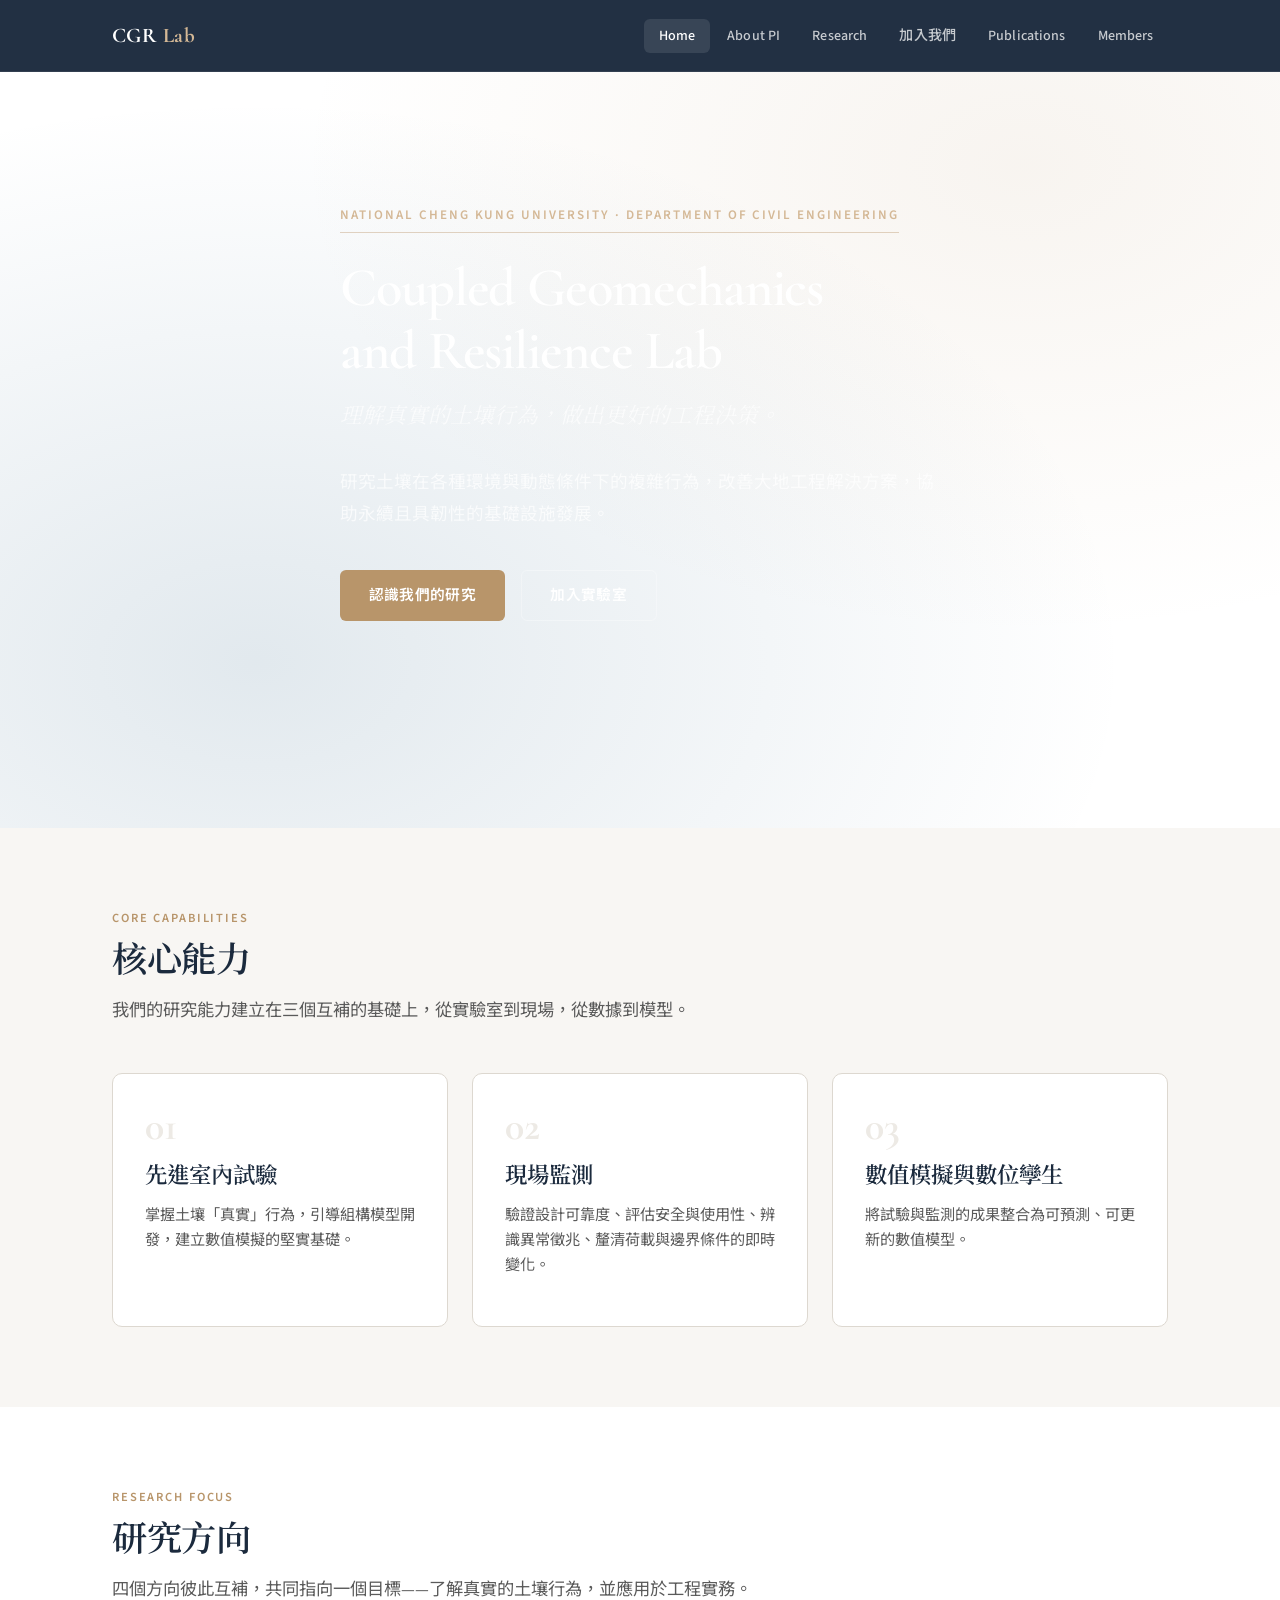
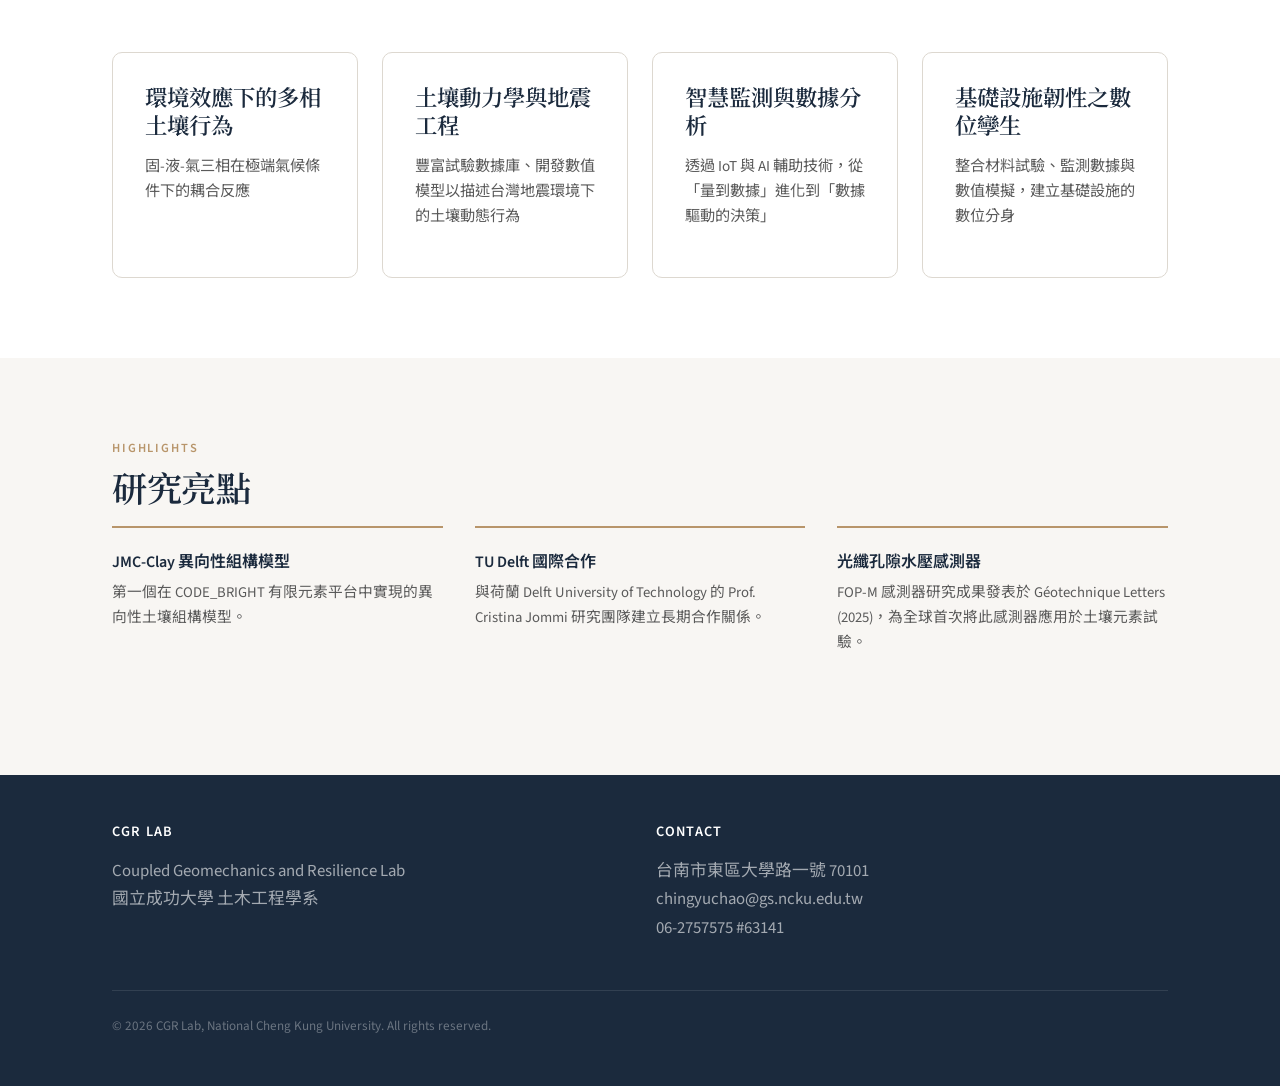
==== index.html @ b6aa6301 "Add files via upload CGR Lab website v.0" ====
<!DOCTYPE html>
<html lang="zh-Hant">
<head>
  <meta charset="UTF-8">
  <meta name="viewport" content="width=device-width, initial-scale=1.0">
  <title>CGR Lab — Coupled Geomechanics and Resilience Lab | NCKU</title>
  <meta name="description" content="Coupled Geomechanics and Resilience Lab (CGR Lab) at National Cheng Kung University. Research on complex soil behaviour, geotechnical engineering, and infrastructure resilience.">
  <link rel="stylesheet" href="style.css">
</head>
<body>

<!-- Navigation -->
<nav class="nav">
  <div class="container">
    <a href="index.html" class="nav-logo">CGR <span>Lab</span></a>
    <ul class="nav-links" id="navLinks">
      <li><a href="index.html" class="active">Home</a></li>
      <li><a href="about.html">About PI</a></li>
      <li><a href="research.html">Research</a></li>
      <li><a href="join.html">加入我們</a></li>
      <li><a href="publications.html">Publications</a></li>
      <li><a href="members.html">Members</a></li>
    </ul>
    <button class="nav-toggle" onclick="document.getElementById('navLinks').classList.toggle('active')" aria-label="Toggle navigation">
      <span></span><span></span><span></span>
    </button>
  </div>
</nav>

<!-- Hero -->
<section class="hero">
  <div class="container">
    <div class="hero-content">
      <div class="hero-label">National Cheng Kung University · Department of Civil Engineering</div>
      <h1>Coupled Geomechanics<br>and Resilience Lab</h1>
      <p class="hero-subtitle">理解真實的土壤行為，做出更好的工程決策。</p>
      <p class="hero-text">研究土壤在各種環境與動態條件下的複雜行為，改善大地工程解決方案，協助永續且具韌性的基礎設施發展。</p>
      <div class="hero-actions">
        <a href="research.html" class="btn btn-primary">認識我們的研究</a>
        <a href="join.html" class="btn btn-outline">加入實驗室</a>
      </div>
    </div>
  </div>
</section>

<!-- Core Capabilities -->
<section>
  <div class="container">
    <div class="section-label">Core Capabilities</div>
    <h2 class="section-title">核心能力</h2>
    <p class="section-desc">我們的研究能力建立在三個互補的基礎上，從實驗室到現場，從數據到模型。</p>
    <div class="cards-grid cols-3">
      <div class="card">
        <div class="card-number">01</div>
        <h3>先進室內試驗</h3>
        <p>掌握土壤「真實」行為，引導組構模型開發，建立數值模擬的堅實基礎。</p>
      </div>
      <div class="card">
        <div class="card-number">02</div>
        <h3>現場監測</h3>
        <p>驗證設計可靠度、評估安全與使用性、辨識異常徵兆、釐清荷載與邊界條件的即時變化。</p>
      </div>
      <div class="card">
        <div class="card-number">03</div>
        <h3>數值模擬與數位孿生</h3>
        <p>將試驗與監測的成果整合為可預測、可更新的數值模型。</p>
      </div>
    </div>
  </div>
</section>

<!-- Research Directions -->
<section>
  <div class="container">
    <div class="section-label">Research Focus</div>
    <h2 class="section-title">研究方向</h2>
    <p class="section-desc">四個方向彼此互補，共同指向一個目標——了解真實的土壤行為，並應用於工程實務。</p>
    <div class="cards-grid cols-4">
      <div class="card">
        <h3>環境效應下的多相土壤行為</h3>
        <p>固-液-氣三相在極端氣候條件下的耦合反應</p>
      </div>
      <div class="card">
        <h3>土壤動力學與地震工程</h3>
        <p>豐富試驗數據庫、開發數值模型以描述台灣地震環境下的土壤動態行為</p>
      </div>
      <div class="card">
        <h3>智慧監測與數據分析</h3>
        <p>透過 IoT 與 AI 輔助技術，從「量到數據」進化到「數據驅動的決策」</p>
      </div>
      <div class="card">
        <h3>基礎設施韌性之數位孿生</h3>
        <p>整合材料試驗、監測數據與數值模擬，建立基礎設施的數位分身</p>
      </div>
    </div>
  </div>
</section>

<!-- Highlights -->
<section>
  <div class="container">
    <div class="section-label">Highlights</div>
    <h2 class="section-title">研究亮點</h2>
    <div class="highlights">
      <div class="highlight-item">
        <h4>JMC-Clay 異向性組構模型</h4>
        <p>第一個在 CODE_BRIGHT 有限元素平台中實現的異向性土壤組構模型。</p>
      </div>
      <div class="highlight-item">
        <h4>TU Delft 國際合作</h4>
        <p>與荷蘭 Delft University of Technology 的 Prof. Cristina Jommi 研究團隊建立長期合作關係。</p>
      </div>
      <div class="highlight-item">
        <h4>光纖孔隙水壓感測器</h4>
        <p>FOP-M 感測器研究成果發表於 Géotechnique Letters (2025)，為全球首次將此感測器應用於土壤元素試驗。</p>
      </div>
    </div>
  </div>
</section>

<!-- Footer -->
<footer class="footer">
  <div class="container">
    <div class="footer-grid">
      <div>
        <h4>CGR Lab</h4>
        <p>Coupled Geomechanics and Resilience Lab<br>
        國立成功大學 土木工程學系</p>
      </div>
      <div>
        <h4>Contact</h4>
        <p>台南市東區大學路一號 70101<br>
        <a href="mailto:chingyuchao@gs.ncku.edu.tw">chingyuchao@gs.ncku.edu.tw</a><br>
        06-2757575 #63141</p>
      </div>
    </div>
    <div class="footer-bottom">
      &copy; 2026 CGR Lab, National Cheng Kung University. All rights reserved.
    </div>
  </div>
</footer>

</body>
</html>
---- style.css ----
/* ============================================
   CGR Lab — Coupled Geomechanics and Resilience Lab
   National Cheng Kung University
   ============================================ */

@import url('https://fonts.googleapis.com/css2?family=Cormorant+Garamond:ital,wght@0,400;0,600;0,700;1,400&family=Source+Sans+3:wght@300;400;500;600;700&family=Noto+Sans+TC:wght@300;400;500;700&family=Noto+Serif+TC:wght@400;600;700&display=swap');

/* --- CSS Variables --- */
:root {
  --color-bg: #f8f6f3;
  --color-bg-alt: #ffffff;
  --color-surface: #edeae5;
  --color-primary: #1b2a3d;
  --color-accent: #3a6b8c;
  --color-accent-light: #4a89ad;
  --color-earth: #b8956a;
  --color-earth-light: #d4b896;
  --color-text: #2c2c2c;
  --color-text-secondary: #5a5a5a;
  --color-text-light: #8a8a8a;
  --color-border: #ddd8d0;
  --color-white: #ffffff;

  --font-display: 'Cormorant Garamond', 'Noto Serif TC', serif;
  --font-body: 'Source Sans 3', 'Noto Sans TC', sans-serif;

  --max-width: 1120px;
  --nav-height: 72px;
}

/* --- Reset & Base --- */
*, *::before, *::after {
  margin: 0;
  padding: 0;
  box-sizing: border-box;
}

html {
  scroll-behavior: smooth;
  font-size: 16px;
}

body {
  font-family: var(--font-body);
  color: var(--color-text);
  background: var(--color-bg);
  line-height: 1.7;
  font-weight: 400;
  -webkit-font-smoothing: antialiased;
}

img {
  max-width: 100%;
  display: block;
}

a {
  color: var(--color-accent);
  text-decoration: none;
  transition: color 0.2s;
}

a:hover {
  color: var(--color-earth);
}

/* --- Typography --- */
h1, h2, h3, h4 {
  font-family: var(--font-display);
  color: var(--color-primary);
  line-height: 1.25;
  font-weight: 600;
}

h1 { font-size: 3rem; letter-spacing: -0.02em; }
h2 { font-size: 2rem; letter-spacing: -0.01em; margin-bottom: 1rem; }
h3 { font-size: 1.4rem; margin-bottom: 0.6rem; }
h4 { font-size: 1.15rem; margin-bottom: 0.4rem; }

p {
  margin-bottom: 1rem;
  font-size: 1.05rem;
}

/* --- Layout --- */
.container {
  max-width: var(--max-width);
  margin: 0 auto;
  padding: 0 2rem;
}

section {
  padding: 5rem 0;
}

section:nth-child(even) {
  background: var(--color-bg-alt);
}

/* --- Navigation --- */
.nav {
  position: fixed;
  top: 0;
  left: 0;
  right: 0;
  height: var(--nav-height);
  background: rgba(27, 42, 61, 0.97);
  backdrop-filter: blur(12px);
  z-index: 1000;
  display: flex;
  align-items: center;
  border-bottom: 1px solid rgba(255,255,255,0.08);
}

.nav .container {
  display: flex;
  justify-content: space-between;
  align-items: center;
  width: 100%;
}

.nav-logo {
  font-family: var(--font-display);
  font-size: 1.3rem;
  font-weight: 700;
  color: var(--color-white);
  letter-spacing: 0.02em;
}

.nav-logo span {
  color: var(--color-earth-light);
}

.nav-links {
  display: flex;
  list-style: none;
  gap: 0.2rem;
}

.nav-links a {
  color: rgba(255,255,255,0.75);
  font-size: 0.88rem;
  font-weight: 500;
  padding: 0.45rem 0.9rem;
  border-radius: 6px;
  transition: all 0.2s;
  letter-spacing: 0.01em;
}

.nav-links a:hover,
.nav-links a.active {
  color: var(--color-white);
  background: rgba(255,255,255,0.1);
}

.nav-toggle {
  display: none;
  background: none;
  border: none;
  cursor: pointer;
  padding: 0.5rem;
}

.nav-toggle span {
  display: block;
  width: 22px;
  height: 2px;
  background: var(--color-white);
  margin: 5px 0;
  transition: 0.3s;
}

/* --- Hero --- */
.hero {
  min-height: 92vh;
  display: flex;
  align-items: center;
  position: relative;
  background: var(--color-primary);
  overflow: hidden;
  padding-top: var(--nav-height);
}

.hero::before {
  content: '';
  position: absolute;
  top: 0;
  left: 0;
  right: 0;
  bottom: 0;
  background:
    radial-gradient(ellipse at 20% 80%, rgba(58, 107, 140, 0.15) 0%, transparent 60%),
    radial-gradient(ellipse at 80% 20%, rgba(184, 149, 106, 0.1) 0%, transparent 50%);
}

.hero-content {
  position: relative;
  z-index: 1;
  max-width: 780px;
}

.hero-label {
  display: inline-block;
  font-size: 0.82rem;
  font-weight: 600;
  letter-spacing: 0.15em;
  text-transform: uppercase;
  color: var(--color-earth-light);
  margin-bottom: 1.5rem;
  padding: 0.35rem 0;
  border-bottom: 1px solid rgba(184, 149, 106, 0.4);
}

.hero h1 {
  color: var(--color-white);
  font-size: 3.4rem;
  line-height: 1.15;
  margin-bottom: 1rem;
}

.hero-subtitle {
  font-family: var(--font-display);
  font-size: 1.35rem;
  color: rgba(255,255,255,0.65);
  margin-bottom: 2rem;
  font-weight: 400;
  font-style: italic;
}

.hero-text {
  font-size: 1.1rem;
  color: rgba(255,255,255,0.7);
  line-height: 1.8;
  max-width: 600px;
  margin-bottom: 2.5rem;
}

.hero-actions {
  display: flex;
  gap: 1rem;
  flex-wrap: wrap;
}

/* --- Buttons --- */
.btn {
  display: inline-flex;
  align-items: center;
  padding: 0.75rem 1.8rem;
  font-family: var(--font-body);
  font-size: 0.92rem;
  font-weight: 600;
  border-radius: 6px;
  transition: all 0.25s;
  cursor: pointer;
  border: none;
  letter-spacing: 0.02em;
}

.btn-primary {
  background: var(--color-earth);
  color: var(--color-white);
}

.btn-primary:hover {
  background: var(--color-earth-light);
  color: var(--color-primary);
  transform: translateY(-1px);
}

.btn-outline {
  background: transparent;
  color: var(--color-white);
  border: 1.5px solid rgba(255,255,255,0.3);
}

.btn-outline:hover {
  border-color: var(--color-white);
  color: var(--color-white);
  background: rgba(255,255,255,0.05);
}

/* --- Section Headers --- */
.section-label {
  font-size: 0.78rem;
  font-weight: 600;
  letter-spacing: 0.15em;
  text-transform: uppercase;
  color: var(--color-earth);
  margin-bottom: 0.6rem;
}

.section-title {
  font-size: 2.2rem;
  margin-bottom: 0.8rem;
}

.section-desc {
  font-size: 1.08rem;
  color: var(--color-text-secondary);
  max-width: 650px;
  margin-bottom: 3rem;
}

/* --- Cards Grid --- */
.cards-grid {
  display: grid;
  gap: 1.5rem;
}

.cards-grid.cols-3 { grid-template-columns: repeat(3, 1fr); }
.cards-grid.cols-4 { grid-template-columns: repeat(4, 1fr); }
.cards-grid.cols-2 { grid-template-columns: repeat(2, 1fr); }

.card {
  background: var(--color-bg-alt);
  border: 1px solid var(--color-border);
  border-radius: 10px;
  padding: 2rem;
  transition: all 0.3s;
}

.card:hover {
  border-color: var(--color-accent);
  transform: translateY(-3px);
  box-shadow: 0 8px 30px rgba(0,0,0,0.06);
}

.card-number {
  font-family: var(--font-display);
  font-size: 2.5rem;
  font-weight: 700;
  color: var(--color-surface);
  line-height: 1;
  margin-bottom: 1rem;
}

.card h3 {
  color: var(--color-primary);
  margin-bottom: 0.8rem;
}

.card p {
  font-size: 0.95rem;
  color: var(--color-text-secondary);
  line-height: 1.65;
}

/* --- Tags --- */
.tags {
  display: flex;
  flex-wrap: wrap;
  gap: 0.5rem;
  margin-top: 1rem;
}

.tag {
  font-size: 0.78rem;
  font-weight: 500;
  padding: 0.3rem 0.75rem;
  background: var(--color-surface);
  color: var(--color-text-secondary);
  border-radius: 20px;
}

/* --- Highlights --- */
.highlights {
  display: grid;
  grid-template-columns: repeat(3, 1fr);
  gap: 2rem;
}

.highlight-item {
  padding: 1.5rem 0;
  border-top: 2px solid var(--color-earth);
}

.highlight-item h4 {
  font-family: var(--font-body);
  font-weight: 600;
  font-size: 1rem;
  margin-bottom: 0.5rem;
}

.highlight-item p {
  font-size: 0.92rem;
  color: var(--color-text-secondary);
}

/* --- Page Header (for subpages) --- */
.page-header {
  padding: 8rem 0 4rem;
  background: var(--color-primary);
  position: relative;
}

.page-header::before {
  content: '';
  position: absolute;
  top: 0; left: 0; right: 0; bottom: 0;
  background: radial-gradient(ellipse at 30% 70%, rgba(58,107,140,0.12) 0%, transparent 60%);
}

.page-header .container {
  position: relative;
  z-index: 1;
}

.page-header h1 {
  color: var(--color-white);
  font-size: 2.8rem;
  margin-bottom: 0.8rem;
}

.page-header p {
  color: rgba(255,255,255,0.65);
  font-size: 1.1rem;
  max-width: 600px;
}

/* --- Profile Section --- */
.profile-grid {
  display: grid;
  grid-template-columns: 280px 1fr;
  gap: 3rem;
  align-items: start;
}

.profile-photo {
  width: 100%;
  aspect-ratio: 3/4;
  background: var(--color-surface);
  border-radius: 10px;
  display: flex;
  align-items: center;
  justify-content: center;
  color: var(--color-text-light);
  font-size: 0.9rem;
}

.profile-info h2 {
  font-size: 2.2rem;
  margin-bottom: 0.3rem;
}

.profile-info .position {
  font-size: 1.05rem;
  color: var(--color-accent);
  margin-bottom: 1.5rem;
}

.expertise-list {
  list-style: none;
  display: flex;
  flex-wrap: wrap;
  gap: 0.5rem;
  margin-bottom: 2rem;
}

.expertise-list li {
  font-size: 0.85rem;
  font-weight: 500;
  padding: 0.35rem 0.9rem;
  background: var(--color-primary);
  color: var(--color-white);
  border-radius: 20px;
}

/* --- Timeline --- */
.timeline-grid {
  display: grid;
  grid-template-columns: 1fr 1fr;
  gap: 3rem;
}

.timeline h3 {
  font-size: 1.3rem;
  margin-bottom: 1.5rem;
  padding-bottom: 0.8rem;
  border-bottom: 2px solid var(--color-earth);
}

.timeline-item {
  display: flex;
  gap: 1rem;
  margin-bottom: 1.2rem;
  padding-bottom: 1.2rem;
  border-bottom: 1px solid var(--color-border);
}

.timeline-item:last-child {
  border-bottom: none;
}

.timeline-year {
  font-size: 0.85rem;
  font-weight: 700;
  color: var(--color-accent);
  white-space: nowrap;
  min-width: 90px;
}

.timeline-content {
  font-size: 0.95rem;
}

.timeline-content strong {
  display: block;
  margin-bottom: 0.15rem;
}

.timeline-content span {
  color: var(--color-text-secondary);
  font-size: 0.88rem;
}

/* --- Research Directions --- */
.research-item {
  display: grid;
  grid-template-columns: 1fr 1fr;
  gap: 3rem;
  align-items: center;
  padding: 3rem 0;
  border-bottom: 1px solid var(--color-border);
}

.research-item:last-child {
  border-bottom: none;
}

.research-item.reverse {
  direction: rtl;
}

.research-item.reverse > * {
  direction: ltr;
}

.research-number {
  font-family: var(--font-display);
  font-size: 4rem;
  font-weight: 700;
  color: var(--color-surface);
  line-height: 1;
  margin-bottom: 0.5rem;
}

.research-image {
  width: 100%;
  aspect-ratio: 4/3;
  background: var(--color-surface);
  border-radius: 10px;
  display: flex;
  align-items: center;
  justify-content: center;
  color: var(--color-text-light);
  font-size: 0.9rem;
}

/* --- Blockquote --- */
blockquote {
  border-left: 3px solid var(--color-earth);
  padding: 1.2rem 1.5rem;
  margin: 1.5rem 0;
  background: rgba(184, 149, 106, 0.06);
  border-radius: 0 8px 8px 0;
  font-style: italic;
  color: var(--color-text-secondary);
  font-size: 1.05rem;
}

/* --- Project Cards --- */
.project-card {
  background: var(--color-bg-alt);
  border: 1px solid var(--color-border);
  border-radius: 12px;
  padding: 2.5rem;
  margin-bottom: 1.5rem;
}

.project-card h3 {
  font-size: 1.5rem;
  margin-bottom: 1rem;
  color: var(--color-primary);
}

.project-card .collab-badge {
  display: inline-block;
  font-size: 0.8rem;
  font-weight: 600;
  padding: 0.3rem 0.8rem;
  background: var(--color-accent);
  color: var(--color-white);
  border-radius: 20px;
  margin-top: 1rem;
}

/* --- Three Column Layout (Join page) --- */
.three-col {
  display: grid;
  grid-template-columns: repeat(3, 1fr);
  gap: 2rem;
}

.col-card {
  background: var(--color-bg-alt);
  border: 1px solid var(--color-border);
  border-radius: 10px;
  padding: 2rem;
}

.col-card h3 {
  font-size: 1.2rem;
  margin-bottom: 0.3rem;
}

.col-card .col-subtitle {
  font-size: 0.88rem;
  color: var(--color-text-secondary);
  margin-bottom: 1.2rem;
  padding-bottom: 1rem;
  border-bottom: 1px solid var(--color-border);
}

.col-card ul {
  list-style: none;
}

.col-card ul li {
  font-size: 0.95rem;
  padding: 0.5rem 0;
  border-bottom: 1px solid rgba(0,0,0,0.04);
  padding-left: 1rem;
  position: relative;
}

.col-card ul li::before {
  content: '';
  position: absolute;
  left: 0;
  top: 50%;
  width: 5px;
  height: 5px;
  background: var(--color-earth);
  border-radius: 50%;
  transform: translateY(-50%);
}

/* --- Publications --- */
.pub-section {
  margin-bottom: 3rem;
}

.pub-section h2 {
  font-size: 1.6rem;
  padding-bottom: 0.8rem;
  border-bottom: 2px solid var(--color-earth);
  margin-bottom: 1.5rem;
}

.pub-item {
  padding: 1.2rem 0;
  border-bottom: 1px solid var(--color-border);
  font-size: 0.95rem;
  line-height: 1.7;
}

.pub-item:last-child {
  border-bottom: none;
}

.pub-item .pub-number {
  font-weight: 700;
  color: var(--color-accent);
  margin-right: 0.5rem;
}

.pub-item .pub-author-me {
  font-weight: 700;
}

.pub-item .pub-journal {
  font-style: italic;
}

.pub-item .pub-badge {
  display: inline-block;
  font-size: 0.72rem;
  font-weight: 700;
  padding: 0.15rem 0.5rem;
  background: var(--color-primary);
  color: var(--color-white);
  border-radius: 3px;
  margin-left: 0.3rem;
  vertical-align: middle;
}

.pub-item a {
  font-size: 0.85rem;
  font-weight: 500;
}

/* --- Member Cards --- */
.member-grid {
  display: grid;
  grid-template-columns: repeat(3, 1fr);
  gap: 1.5rem;
}

.member-card {
  background: var(--color-bg-alt);
  border: 1px solid var(--color-border);
  border-radius: 10px;
  padding: 1.5rem;
  text-align: center;
}

.member-photo {
  width: 100px;
  height: 100px;
  background: var(--color-surface);
  border-radius: 50%;
  margin: 0 auto 1rem;
  display: flex;
  align-items: center;
  justify-content: center;
  color: var(--color-text-light);
  font-size: 0.8rem;
}

.member-card h4 {
  font-family: var(--font-body);
  font-size: 1.05rem;
  font-weight: 600;
  margin-bottom: 0.3rem;
}

.member-card .member-topic {
  font-size: 0.88rem;
  color: var(--color-text-secondary);
  margin-bottom: 0.3rem;
}

.member-card .member-year {
  font-size: 0.8rem;
  color: var(--color-text-light);
}

/* --- Learn Items --- */
.learn-grid {
  display: grid;
  grid-template-columns: repeat(3, 1fr);
  gap: 2rem;
}

.learn-item {
  text-align: center;
  padding: 2rem;
}

.learn-icon {
  font-size: 2rem;
  margin-bottom: 1rem;
}

.learn-item h4 {
  font-family: var(--font-body);
  margin-bottom: 0.5rem;
}

.learn-item p {
  font-size: 0.92rem;
  color: var(--color-text-secondary);
}

/* --- CTA Section --- */
.cta-section {
  text-align: center;
  padding: 4rem 0;
}

.cta-section h2 {
  margin-bottom: 1rem;
}

.cta-section p {
  color: var(--color-text-secondary);
  margin-bottom: 0.3rem;
}

.cta-section .btn {
  margin-top: 1.5rem;
}

/* --- Footer --- */
.footer {
  background: var(--color-primary);
  padding: 3rem 0;
  color: rgba(255,255,255,0.6);
  font-size: 0.9rem;
}

.footer-grid {
  display: grid;
  grid-template-columns: 1fr 1fr;
  gap: 2rem;
}

.footer h4 {
  color: var(--color-white);
  font-family: var(--font-body);
  font-size: 0.9rem;
  font-weight: 600;
  letter-spacing: 0.08em;
  text-transform: uppercase;
  margin-bottom: 1rem;
}

.footer a {
  color: rgba(255,255,255,0.6);
}

.footer a:hover {
  color: var(--color-earth-light);
}

.footer-bottom {
  margin-top: 2rem;
  padding-top: 1.5rem;
  border-top: 1px solid rgba(255,255,255,0.1);
  font-size: 0.82rem;
  color: rgba(255,255,255,0.35);
}

/* --- Responsive --- */
@media (max-width: 900px) {
  h1 { font-size: 2.2rem; }
  .hero h1 { font-size: 2.5rem; }
  .section-title { font-size: 1.8rem; }

  .cards-grid.cols-3,
  .cards-grid.cols-4 {
    grid-template-columns: repeat(2, 1fr);
  }

  .profile-grid {
    grid-template-columns: 200px 1fr;
    gap: 2rem;
  }

  .timeline-grid,
  .research-item,
  .three-col {
    grid-template-columns: 1fr;
  }

  .research-item.reverse {
    direction: ltr;
  }

  .highlights,
  .learn-grid {
    grid-template-columns: 1fr;
  }

  .member-grid {
    grid-template-columns: repeat(2, 1fr);
  }

  .footer-grid {
    grid-template-columns: 1fr;
  }
}

@media (max-width: 600px) {
  .hero { min-height: 80vh; }
  .hero h1 { font-size: 2rem; }
  .hero-subtitle { font-size: 1.1rem; }

  section { padding: 3rem 0; }
  .page-header { padding: 6rem 0 2.5rem; }
  .page-header h1 { font-size: 2rem; }

  .cards-grid.cols-3,
  .cards-grid.cols-4,
  .cards-grid.cols-2 {
    grid-template-columns: 1fr;
  }

  .profile-grid {
    grid-template-columns: 1fr;
    text-align: center;
  }

  .profile-photo {
    max-width: 200px;
    margin: 0 auto;
  }

  .expertise-list { justify-content: center; }

  .member-grid { grid-template-columns: 1fr; }

  .nav-links { display: none; }
  .nav-links.active {
    display: flex;
    flex-direction: column;
    position: absolute;
    top: var(--nav-height);
    left: 0;
    right: 0;
    background: var(--color-primary);
    padding: 1rem;
    border-bottom: 1px solid rgba(255,255,255,0.1);
  }
  .nav-toggle { display: block; }

  .hero-actions { flex-direction: column; }
  .btn { width: 100%; justify-content: center; }
}
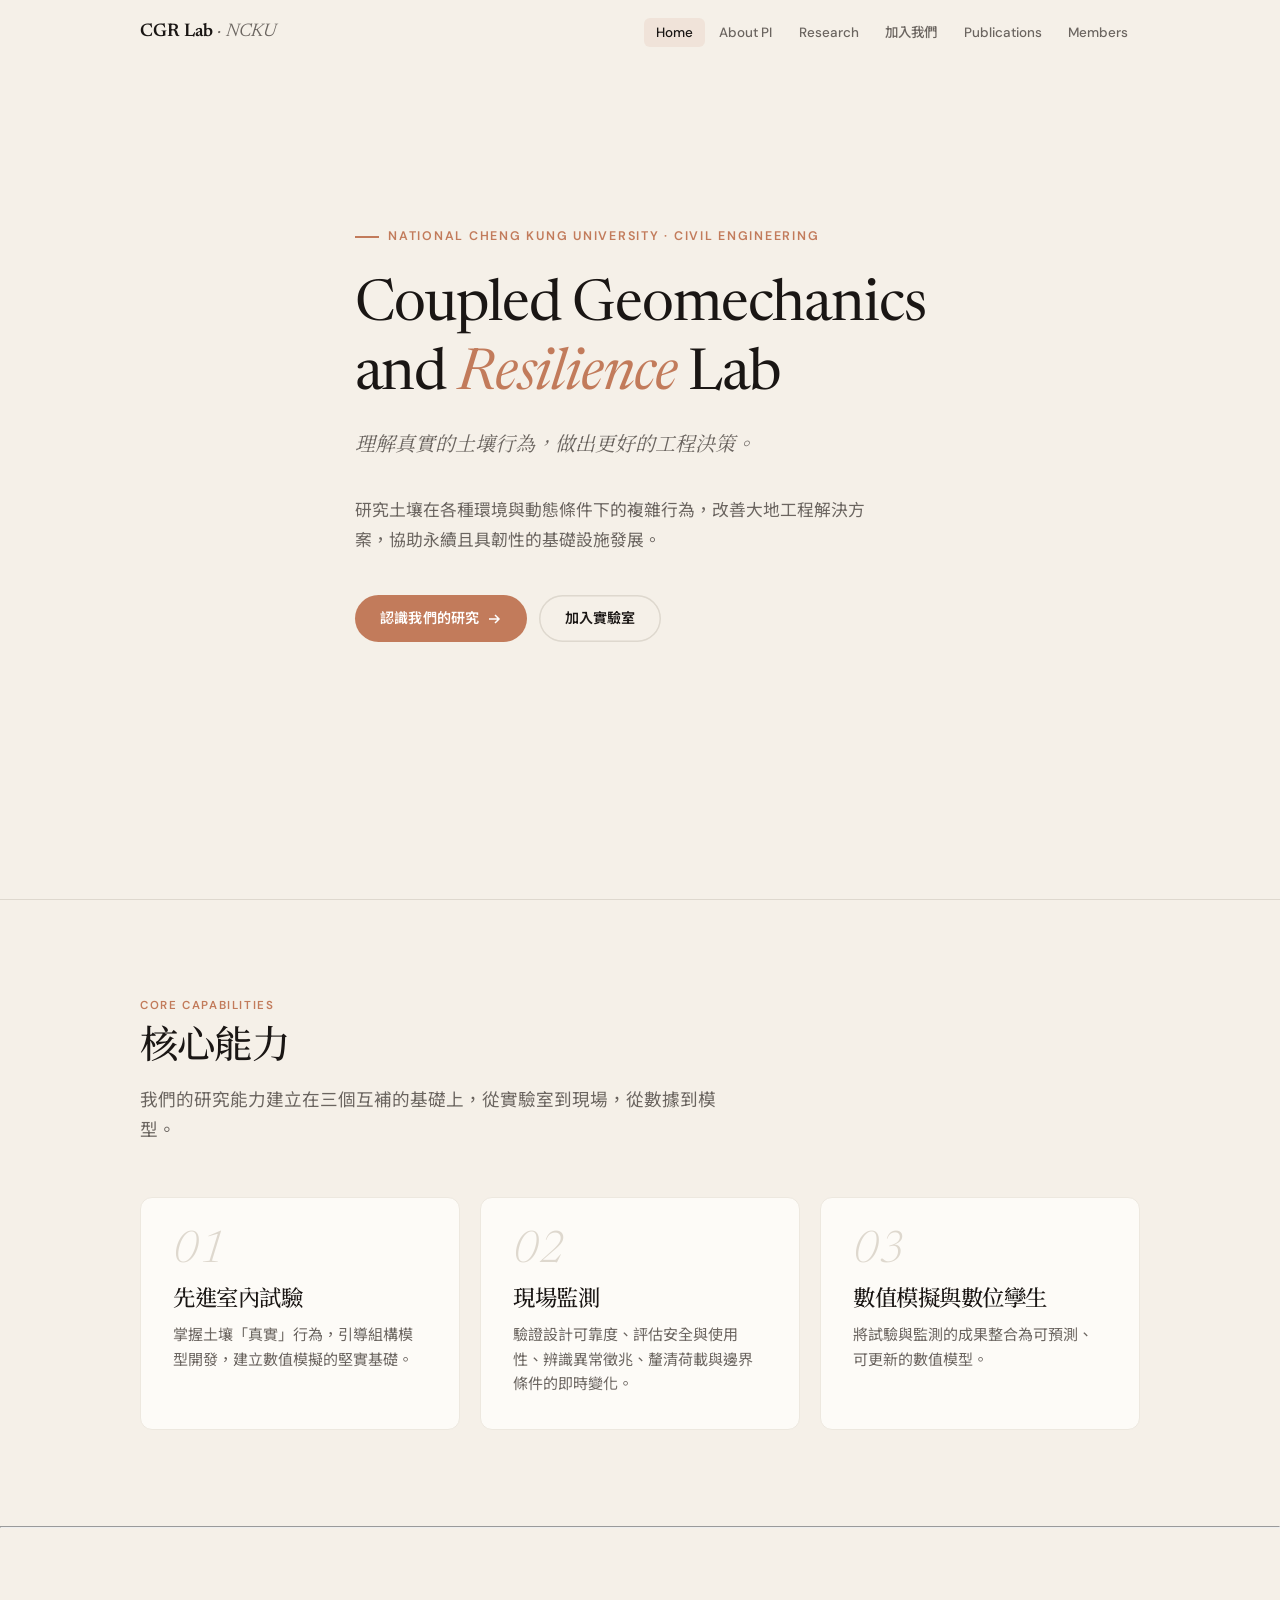
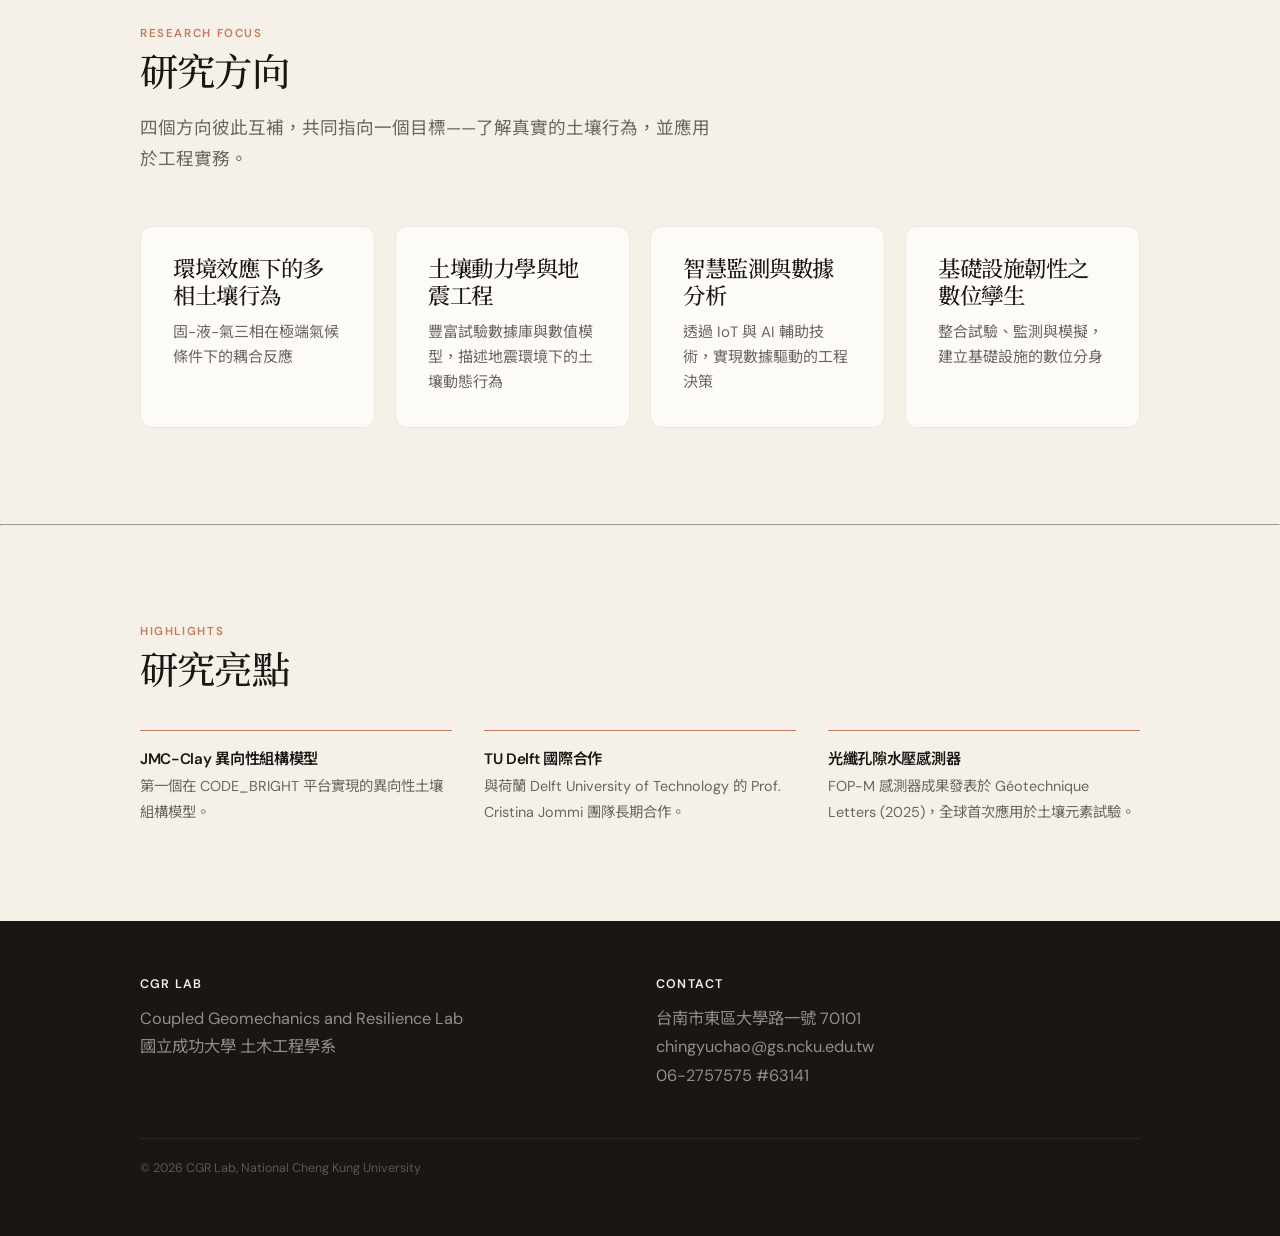
==== commit 31573894: "Add files via upload 配色從冷藍改為 Claude 風格的溫暖色調——奶油色背景 (#F5F0E8)、砂岩色 accent (#C27B5B)、深棕文字，整體感覺溫暖但專業。字型用" ====
--- a/index.html
+++ b/index.html
@@ -4,16 +4,15 @@
   <meta charset="UTF-8">
   <meta name="viewport" content="width=device-width, initial-scale=1.0">
   <title>CGR Lab — Coupled Geomechanics and Resilience Lab | NCKU</title>
-  <meta name="description" content="Coupled Geomechanics and Resilience Lab (CGR Lab) at National Cheng Kung University. Research on complex soil behaviour, geotechnical engineering, and infrastructure resilience.">
+  <meta name="description" content="Coupled Geomechanics and Resilience Lab at National Cheng Kung University. Understanding complex soil behaviour for resilient infrastructure.">
   <link rel="stylesheet" href="style.css">
 </head>
 <body>
 
-<!-- Navigation -->
 <nav class="nav">
-  <div class="container">
-    <a href="index.html" class="nav-logo">CGR <span>Lab</span></a>
-    <ul class="nav-links" id="navLinks">
+  <div class="w">
+    <a href="index.html" class="nav-logo">CGR Lab <em>· NCKU</em></a>
+    <ul class="nav-links">
       <li><a href="index.html" class="active">Home</a></li>
       <li><a href="about.html">About PI</a></li>
       <li><a href="research.html">Research</a></li>
@@ -21,23 +20,21 @@
       <li><a href="publications.html">Publications</a></li>
       <li><a href="members.html">Members</a></li>
     </ul>
-    <button class="nav-toggle" onclick="document.getElementById('navLinks').classList.toggle('active')" aria-label="Toggle navigation">
-      <span></span><span></span><span></span>
-    </button>
+    <button class="nav-toggle" aria-label="Toggle menu"><span></span><span></span><span></span></button>
   </div>
 </nav>
 
 <!-- Hero -->
 <section class="hero">
-  <div class="container">
-    <div class="hero-content">
-      <div class="hero-label">National Cheng Kung University · Department of Civil Engineering</div>
-      <h1>Coupled Geomechanics<br>and Resilience Lab</h1>
-      <p class="hero-subtitle">理解真實的土壤行為，做出更好的工程決策。</p>
-      <p class="hero-text">研究土壤在各種環境與動態條件下的複雜行為，改善大地工程解決方案，協助永續且具韌性的基礎設施發展。</p>
-      <div class="hero-actions">
-        <a href="research.html" class="btn btn-primary">認識我們的研究</a>
-        <a href="join.html" class="btn btn-outline">加入實驗室</a>
+  <div class="w">
+    <div class="hero-inner">
+      <div class="hero-eyebrow reveal">National Cheng Kung University · Civil Engineering</div>
+      <h1 class="reveal">Coupled Geomechanics<br>and <em>Resilience</em> Lab</h1>
+      <p class="hero-sub reveal">理解真實的土壤行為，做出更好的工程決策。</p>
+      <p class="hero-body reveal">研究土壤在各種環境與動態條件下的複雜行為，改善大地工程解決方案，協助永續且具韌性的基礎設施發展。</p>
+      <div class="hero-btns reveal">
+        <a href="research.html" class="btn btn-fill">認識我們的研究 <svg viewBox="0 0 16 16" fill="none" stroke="currentColor" stroke-width="1.5"><path d="M3 8h10m-4-4 4 4-4 4"/></svg></a>
+        <a href="join.html" class="btn btn-ghost">加入實驗室</a>
       </div>
     </div>
   </div>
@@ -45,23 +42,23 @@
 
 <!-- Core Capabilities -->
 <section>
-  <div class="container">
-    <div class="section-label">Core Capabilities</div>
-    <h2 class="section-title">核心能力</h2>
-    <p class="section-desc">我們的研究能力建立在三個互補的基礎上，從實驗室到現場，從數據到模型。</p>
-    <div class="cards-grid cols-3">
-      <div class="card">
-        <div class="card-number">01</div>
+  <div class="w">
+    <span class="label reveal">Core Capabilities</span>
+    <h2 class="reveal">核心能力</h2>
+    <p class="section-intro reveal">我們的研究能力建立在三個互補的基礎上，從實驗室到現場，從數據到模型。</p>
+    <div class="grid grid-3 reveal-group">
+      <div class="card reveal">
+        <div class="card-num">01</div>
         <h3>先進室內試驗</h3>
         <p>掌握土壤「真實」行為，引導組構模型開發，建立數值模擬的堅實基礎。</p>
       </div>
-      <div class="card">
-        <div class="card-number">02</div>
+      <div class="card reveal">
+        <div class="card-num">02</div>
         <h3>現場監測</h3>
         <p>驗證設計可靠度、評估安全與使用性、辨識異常徵兆、釐清荷載與邊界條件的即時變化。</p>
       </div>
-      <div class="card">
-        <div class="card-number">03</div>
+      <div class="card reveal">
+        <div class="card-num">03</div>
         <h3>數值模擬與數位孿生</h3>
         <p>將試驗與監測的成果整合為可預測、可更新的數值模型。</p>
       </div>
@@ -69,50 +66,54 @@
   </div>
 </section>
 
+<hr class="divider">
+
 <!-- Research Directions -->
 <section>
-  <div class="container">
-    <div class="section-label">Research Focus</div>
-    <h2 class="section-title">研究方向</h2>
-    <p class="section-desc">四個方向彼此互補，共同指向一個目標——了解真實的土壤行為，並應用於工程實務。</p>
-    <div class="cards-grid cols-4">
-      <div class="card">
+  <div class="w">
+    <span class="label reveal">Research Focus</span>
+    <h2 class="reveal">研究方向</h2>
+    <p class="section-intro reveal">四個方向彼此互補，共同指向一個目標——了解真實的土壤行為，並應用於工程實務。</p>
+    <div class="grid grid-4 reveal-group">
+      <div class="card reveal">
         <h3>環境效應下的多相土壤行為</h3>
         <p>固-液-氣三相在極端氣候條件下的耦合反應</p>
       </div>
-      <div class="card">
+      <div class="card reveal">
         <h3>土壤動力學與地震工程</h3>
-        <p>豐富試驗數據庫、開發數值模型以描述台灣地震環境下的土壤動態行為</p>
+        <p>豐富試驗數據庫與數值模型，描述地震環境下的土壤動態行為</p>
       </div>
-      <div class="card">
+      <div class="card reveal">
         <h3>智慧監測與數據分析</h3>
-        <p>透過 IoT 與 AI 輔助技術，從「量到數據」進化到「數據驅動的決策」</p>
+        <p>透過 IoT 與 AI 輔助技術，實現數據驅動的工程決策</p>
       </div>
-      <div class="card">
+      <div class="card reveal">
         <h3>基礎設施韌性之數位孿生</h3>
-        <p>整合材料試驗、監測數據與數值模擬，建立基礎設施的數位分身</p>
+        <p>整合試驗、監測與模擬，建立基礎設施的數位分身</p>
       </div>
     </div>
   </div>
 </section>
 
+<hr class="divider">
+
 <!-- Highlights -->
 <section>
-  <div class="container">
-    <div class="section-label">Highlights</div>
-    <h2 class="section-title">研究亮點</h2>
-    <div class="highlights">
-      <div class="highlight-item">
+  <div class="w">
+    <span class="label reveal">Highlights</span>
+    <h2 class="reveal">研究亮點</h2>
+    <div class="highlights-row reveal-group" style="margin-top:2rem">
+      <div class="hl reveal">
         <h4>JMC-Clay 異向性組構模型</h4>
-        <p>第一個在 CODE_BRIGHT 有限元素平台中實現的異向性土壤組構模型。</p>
+        <p>第一個在 CODE_BRIGHT 平台實現的異向性土壤組構模型。</p>
       </div>
-      <div class="highlight-item">
+      <div class="hl reveal">
         <h4>TU Delft 國際合作</h4>
-        <p>與荷蘭 Delft University of Technology 的 Prof. Cristina Jommi 研究團隊建立長期合作關係。</p>
+        <p>與荷蘭 Delft University of Technology 的 Prof. Cristina Jommi 團隊長期合作。</p>
       </div>
-      <div class="highlight-item">
+      <div class="hl reveal">
         <h4>光纖孔隙水壓感測器</h4>
-        <p>FOP-M 感測器研究成果發表於 Géotechnique Letters (2025)，為全球首次將此感測器應用於土壤元素試驗。</p>
+        <p>FOP-M 感測器成果發表於 Géotechnique Letters (2025)，全球首次應用於土壤元素試驗。</p>
       </div>
     </div>
   </div>
@@ -120,25 +121,21 @@
 
 <!-- Footer -->
 <footer class="footer">
-  <div class="container">
+  <div class="w">
     <div class="footer-grid">
       <div>
         <h4>CGR Lab</h4>
-        <p>Coupled Geomechanics and Resilience Lab<br>
-        國立成功大學 土木工程學系</p>
+        <p>Coupled Geomechanics and Resilience Lab<br>國立成功大學 土木工程學系</p>
       </div>
       <div>
         <h4>Contact</h4>
-        <p>台南市東區大學路一號 70101<br>
-        <a href="mailto:chingyuchao@gs.ncku.edu.tw">chingyuchao@gs.ncku.edu.tw</a><br>
-        06-2757575 #63141</p>
+        <p>台南市東區大學路一號 70101<br><a href="mailto:chingyuchao@gs.ncku.edu.tw">chingyuchao@gs.ncku.edu.tw</a><br>06-2757575 #63141</p>
       </div>
     </div>
-    <div class="footer-bottom">
-      &copy; 2026 CGR Lab, National Cheng Kung University. All rights reserved.
-    </div>
+    <div class="footer-bottom">&copy; 2026 CGR Lab, National Cheng Kung University</div>
   </div>
 </footer>
 
+<script src="main.js"></script>
 </body>
 </html>
--- a/style.css
+++ b/style.css
@@ -1,919 +1,449 @@
 /* ============================================
-   CGR Lab — Coupled Geomechanics and Resilience Lab
-   National Cheng Kung University
+   CGR Lab — Claude / Anthropic–Inspired Design
+   Warm · Refined · Generous Whitespace
    ============================================ */
 
-@import url('https://fonts.googleapis.com/css2?family=Cormorant+Garamond:ital,wght@0,400;0,600;0,700;1,400&family=Source+Sans+3:wght@300;400;500;600;700&family=Noto+Sans+TC:wght@300;400;500;700&family=Noto+Serif+TC:wght@400;600;700&display=swap');
-
-/* --- CSS Variables --- */
+@import url('https://fonts.googleapis.com/css2?family=Newsreader:ital,opsz,wght@0,6..72,300;0,6..72,400;0,6..72,500;0,6..72,600;1,6..72,400&family=DM+Sans:ital,wght@0,300;0,400;0,500;0,600;0,700;1,400&family=Noto+Sans+TC:wght@300;400;500;700&family=Noto+Serif+TC:wght@400;500;600&display=swap');
+
 :root {
-  --color-bg: #f8f6f3;
-  --color-bg-alt: #ffffff;
-  --color-surface: #edeae5;
-  --color-primary: #1b2a3d;
-  --color-accent: #3a6b8c;
-  --color-accent-light: #4a89ad;
-  --color-earth: #b8956a;
-  --color-earth-light: #d4b896;
-  --color-text: #2c2c2c;
-  --color-text-secondary: #5a5a5a;
-  --color-text-light: #8a8a8a;
-  --color-border: #ddd8d0;
-  --color-white: #ffffff;
-
-  --font-display: 'Cormorant Garamond', 'Noto Serif TC', serif;
-  --font-body: 'Source Sans 3', 'Noto Sans TC', sans-serif;
-
-  --max-width: 1120px;
-  --nav-height: 72px;
-}
-
-/* --- Reset & Base --- */
-*, *::before, *::after {
-  margin: 0;
-  padding: 0;
-  box-sizing: border-box;
-}
-
-html {
-  scroll-behavior: smooth;
-  font-size: 16px;
-}
-
-body {
-  font-family: var(--font-body);
-  color: var(--color-text);
-  background: var(--color-bg);
-  line-height: 1.7;
-  font-weight: 400;
-  -webkit-font-smoothing: antialiased;
-}
-
-img {
-  max-width: 100%;
-  display: block;
-}
-
-a {
-  color: var(--color-accent);
-  text-decoration: none;
-  transition: color 0.2s;
-}
-
-a:hover {
-  color: var(--color-earth);
-}
+  --bg:          #F5F0E8;
+  --bg-warm:     #EDE8DF;
+  --bg-card:     #FDFBF7;
+  --bg-dark:     #1A1614;
+  --bg-dark-alt: #2A2523;
+
+  --text:        #1A1614;
+  --text-secondary: #6B6560;
+  --text-muted:  #9B9590;
+  --text-on-dark:#F5F0E8;
+
+  --accent:      #C27B5B;
+  --accent-hover:#D4905F;
+  --accent-soft: rgba(194,123,91,0.1);
+
+  --border:      #DED8CE;
+  --border-light:#EDE8DF;
+
+  --serif:       'Newsreader', 'Noto Serif TC', Georgia, serif;
+  --sans:        'DM Sans', 'Noto Sans TC', system-ui, sans-serif;
+
+  --max-w:       1080px;
+  --nav-h:       64px;
+  --radius:      12px;
+  --radius-sm:   8px;
+}
+
+/* --- Reset --- */
+*,*::before,*::after{margin:0;padding:0;box-sizing:border-box}
+html{scroll-behavior:smooth;font-size:16px}
+
+body{
+  font-family:var(--sans);
+  color:var(--text);
+  background:var(--bg);
+  line-height:1.75;
+  font-weight:400;
+  -webkit-font-smoothing:antialiased;
+  -moz-osx-font-smoothing:grayscale;
+  overflow-x:hidden;
+}
+
+img{max-width:100%;display:block}
+a{color:var(--accent);text-decoration:none;transition:color .2s}
+a:hover{color:var(--accent-hover)}
 
 /* --- Typography --- */
-h1, h2, h3, h4 {
-  font-family: var(--font-display);
-  color: var(--color-primary);
-  line-height: 1.25;
-  font-weight: 600;
-}
-
-h1 { font-size: 3rem; letter-spacing: -0.02em; }
-h2 { font-size: 2rem; letter-spacing: -0.01em; margin-bottom: 1rem; }
-h3 { font-size: 1.4rem; margin-bottom: 0.6rem; }
-h4 { font-size: 1.15rem; margin-bottom: 0.4rem; }
-
-p {
-  margin-bottom: 1rem;
-  font-size: 1.05rem;
-}
+h1,h2,h3,h4{
+  font-family:var(--serif);
+  color:var(--text);
+  line-height:1.2;
+  font-weight:500;
+  letter-spacing:-0.02em;
+}
+h1{font-size:clamp(2.4rem,5vw,3.6rem)}
+h2{font-size:clamp(1.6rem,3vw,2.4rem);margin-bottom:.8rem}
+h3{font-size:clamp(1.15rem,2vw,1.4rem);margin-bottom:.5rem}
+h4{font-size:1.05rem;margin-bottom:.4rem;font-weight:600}
+
+p{margin-bottom:1rem;font-size:1.02rem}
 
 /* --- Layout --- */
-.container {
-  max-width: var(--max-width);
-  margin: 0 auto;
-  padding: 0 2rem;
-}
-
-section {
-  padding: 5rem 0;
-}
-
-section:nth-child(even) {
-  background: var(--color-bg-alt);
-}
+.w{max-width:var(--max-w);margin:0 auto;padding:0 clamp(1.25rem,4vw,2.5rem)}
+
+section{padding:clamp(3rem,8vw,6rem) 0}
+
+/* --- Scroll Animation --- */
+.reveal{
+  opacity:0;
+  transform:translateY(28px);
+  transition:opacity .7s cubic-bezier(.22,1,.36,1), transform .7s cubic-bezier(.22,1,.36,1);
+}
+.reveal.visible{opacity:1;transform:translateY(0)}
+
+/* stagger children */
+.reveal-group .reveal:nth-child(1){transition-delay:.05s}
+.reveal-group .reveal:nth-child(2){transition-delay:.12s}
+.reveal-group .reveal:nth-child(3){transition-delay:.19s}
+.reveal-group .reveal:nth-child(4){transition-delay:.26s}
 
 /* --- Navigation --- */
-.nav {
-  position: fixed;
-  top: 0;
-  left: 0;
-  right: 0;
-  height: var(--nav-height);
-  background: rgba(27, 42, 61, 0.97);
-  backdrop-filter: blur(12px);
-  z-index: 1000;
-  display: flex;
-  align-items: center;
-  border-bottom: 1px solid rgba(255,255,255,0.08);
-}
-
-.nav .container {
-  display: flex;
-  justify-content: space-between;
-  align-items: center;
-  width: 100%;
-}
-
-.nav-logo {
-  font-family: var(--font-display);
-  font-size: 1.3rem;
-  font-weight: 700;
-  color: var(--color-white);
-  letter-spacing: 0.02em;
-}
-
-.nav-logo span {
-  color: var(--color-earth-light);
-}
-
-.nav-links {
-  display: flex;
-  list-style: none;
-  gap: 0.2rem;
-}
-
-.nav-links a {
-  color: rgba(255,255,255,0.75);
-  font-size: 0.88rem;
-  font-weight: 500;
-  padding: 0.45rem 0.9rem;
-  border-radius: 6px;
-  transition: all 0.2s;
-  letter-spacing: 0.01em;
-}
-
-.nav-links a:hover,
-.nav-links a.active {
-  color: var(--color-white);
-  background: rgba(255,255,255,0.1);
-}
-
-.nav-toggle {
-  display: none;
-  background: none;
-  border: none;
-  cursor: pointer;
-  padding: 0.5rem;
-}
-
-.nav-toggle span {
-  display: block;
-  width: 22px;
-  height: 2px;
-  background: var(--color-white);
-  margin: 5px 0;
-  transition: 0.3s;
-}
+.nav{
+  position:fixed;top:0;left:0;right:0;
+  height:var(--nav-h);
+  z-index:999;
+  transition:background .35s, box-shadow .35s, backdrop-filter .35s;
+}
+.nav.scrolled{
+  background:rgba(245,240,232,.88);
+  backdrop-filter:blur(16px);
+  -webkit-backdrop-filter:blur(16px);
+  box-shadow:0 1px 0 var(--border);
+}
+.nav .w{display:flex;justify-content:space-between;align-items:center;height:100%}
+
+.nav-logo{
+  font-family:var(--serif);
+  font-size:1.15rem;font-weight:600;
+  color:var(--text);letter-spacing:.01em;
+}
+.nav-logo em{font-style:italic;font-weight:400;color:var(--text-secondary)}
+
+.nav-links{display:flex;list-style:none;gap:.15rem}
+.nav-links a{
+  font-size:.84rem;font-weight:500;
+  color:var(--text-secondary);
+  padding:.4rem .75rem;border-radius:6px;
+  transition:all .2s;
+}
+.nav-links a:hover,.nav-links a.active{
+  color:var(--text);background:var(--accent-soft);
+}
+
+.nav-toggle{display:none;background:none;border:none;cursor:pointer;padding:.5rem}
+.nav-toggle span{display:block;width:20px;height:1.5px;background:var(--text);margin:5px 0;transition:.3s;border-radius:1px}
 
 /* --- Hero --- */
-.hero {
-  min-height: 92vh;
-  display: flex;
-  align-items: center;
-  position: relative;
-  background: var(--color-primary);
-  overflow: hidden;
-  padding-top: var(--nav-height);
-}
-
-.hero::before {
-  content: '';
-  position: absolute;
-  top: 0;
-  left: 0;
-  right: 0;
-  bottom: 0;
-  background:
-    radial-gradient(ellipse at 20% 80%, rgba(58, 107, 140, 0.15) 0%, transparent 60%),
-    radial-gradient(ellipse at 80% 20%, rgba(184, 149, 106, 0.1) 0%, transparent 50%);
-}
-
-.hero-content {
-  position: relative;
-  z-index: 1;
-  max-width: 780px;
-}
-
-.hero-label {
-  display: inline-block;
-  font-size: 0.82rem;
-  font-weight: 600;
-  letter-spacing: 0.15em;
-  text-transform: uppercase;
-  color: var(--color-earth-light);
-  margin-bottom: 1.5rem;
-  padding: 0.35rem 0;
-  border-bottom: 1px solid rgba(184, 149, 106, 0.4);
-}
-
-.hero h1 {
-  color: var(--color-white);
-  font-size: 3.4rem;
-  line-height: 1.15;
-  margin-bottom: 1rem;
-}
-
-.hero-subtitle {
-  font-family: var(--font-display);
-  font-size: 1.35rem;
-  color: rgba(255,255,255,0.65);
-  margin-bottom: 2rem;
-  font-weight: 400;
-  font-style: italic;
-}
-
-.hero-text {
-  font-size: 1.1rem;
-  color: rgba(255,255,255,0.7);
-  line-height: 1.8;
-  max-width: 600px;
-  margin-bottom: 2.5rem;
-}
-
-.hero-actions {
-  display: flex;
-  gap: 1rem;
-  flex-wrap: wrap;
-}
+.hero{
+  min-height:100vh;min-height:100svh;
+  display:flex;align-items:center;
+  padding-top:var(--nav-h);
+  position:relative;
+  background:var(--bg);
+}
+.hero::after{
+  content:'';position:absolute;
+  bottom:0;left:0;right:0;height:1px;
+  background:var(--border);
+}
+.hero-inner{max-width:700px}
+.hero-eyebrow{
+  font-size:.78rem;font-weight:600;
+  letter-spacing:.14em;text-transform:uppercase;
+  color:var(--accent);margin-bottom:1.5rem;
+  display:flex;align-items:center;gap:.6rem;
+}
+.hero-eyebrow::before{
+  content:'';width:24px;height:1.5px;
+  background:var(--accent);display:block;
+}
+.hero h1{margin-bottom:1.2rem;font-weight:400}
+.hero h1 em{font-style:italic;color:var(--accent)}
+
+.hero-sub{
+  font-family:var(--serif);
+  font-size:clamp(1.05rem,2vw,1.25rem);
+  color:var(--text-secondary);
+  margin-bottom:2rem;
+  font-style:italic;
+  font-weight:400;
+}
+.hero-body{
+  font-size:1.05rem;color:var(--text-secondary);
+  max-width:540px;margin-bottom:2.5rem;
+}
+.hero-btns{display:flex;gap:.75rem;flex-wrap:wrap}
 
 /* --- Buttons --- */
-.btn {
-  display: inline-flex;
-  align-items: center;
-  padding: 0.75rem 1.8rem;
-  font-family: var(--font-body);
-  font-size: 0.92rem;
-  font-weight: 600;
-  border-radius: 6px;
-  transition: all 0.25s;
-  cursor: pointer;
-  border: none;
-  letter-spacing: 0.02em;
-}
-
-.btn-primary {
-  background: var(--color-earth);
-  color: var(--color-white);
-}
-
-.btn-primary:hover {
-  background: var(--color-earth-light);
-  color: var(--color-primary);
-  transform: translateY(-1px);
-}
-
-.btn-outline {
-  background: transparent;
-  color: var(--color-white);
-  border: 1.5px solid rgba(255,255,255,0.3);
-}
-
-.btn-outline:hover {
-  border-color: var(--color-white);
-  color: var(--color-white);
-  background: rgba(255,255,255,0.05);
-}
-
-/* --- Section Headers --- */
-.section-label {
-  font-size: 0.78rem;
-  font-weight: 600;
-  letter-spacing: 0.15em;
-  text-transform: uppercase;
-  color: var(--color-earth);
-  margin-bottom: 0.6rem;
-}
-
-.section-title {
-  font-size: 2.2rem;
-  margin-bottom: 0.8rem;
-}
-
-.section-desc {
-  font-size: 1.08rem;
-  color: var(--color-text-secondary);
-  max-width: 650px;
-  margin-bottom: 3rem;
-}
-
-/* --- Cards Grid --- */
-.cards-grid {
-  display: grid;
-  gap: 1.5rem;
-}
-
-.cards-grid.cols-3 { grid-template-columns: repeat(3, 1fr); }
-.cards-grid.cols-4 { grid-template-columns: repeat(4, 1fr); }
-.cards-grid.cols-2 { grid-template-columns: repeat(2, 1fr); }
-
-.card {
-  background: var(--color-bg-alt);
-  border: 1px solid var(--color-border);
-  border-radius: 10px;
-  padding: 2rem;
-  transition: all 0.3s;
-}
-
-.card:hover {
-  border-color: var(--color-accent);
-  transform: translateY(-3px);
-  box-shadow: 0 8px 30px rgba(0,0,0,0.06);
-}
-
-.card-number {
-  font-family: var(--font-display);
-  font-size: 2.5rem;
-  font-weight: 700;
-  color: var(--color-surface);
-  line-height: 1;
-  margin-bottom: 1rem;
-}
-
-.card h3 {
-  color: var(--color-primary);
-  margin-bottom: 0.8rem;
-}
-
-.card p {
-  font-size: 0.95rem;
-  color: var(--color-text-secondary);
-  line-height: 1.65;
-}
-
-/* --- Tags --- */
-.tags {
-  display: flex;
-  flex-wrap: wrap;
-  gap: 0.5rem;
-  margin-top: 1rem;
-}
-
-.tag {
-  font-size: 0.78rem;
-  font-weight: 500;
-  padding: 0.3rem 0.75rem;
-  background: var(--color-surface);
-  color: var(--color-text-secondary);
-  border-radius: 20px;
-}
+.btn{
+  display:inline-flex;align-items:center;gap:.4rem;
+  padding:.7rem 1.6rem;
+  font-family:var(--sans);font-size:.88rem;font-weight:600;
+  border-radius:100px;transition:all .25s;cursor:pointer;border:none;
+  letter-spacing:.01em;
+}
+.btn-fill{
+  background:var(--accent);color:#fff;
+}
+.btn-fill:hover{background:var(--accent-hover);color:#fff;transform:translateY(-1px)}
+.btn-ghost{
+  background:transparent;color:var(--text);
+  box-shadow:inset 0 0 0 1.5px var(--border);
+}
+.btn-ghost:hover{box-shadow:inset 0 0 0 1.5px var(--text);color:var(--text)}
+
+.btn svg{width:16px;height:16px}
+
+/* --- Labels --- */
+.label{
+  font-size:.72rem;font-weight:600;
+  letter-spacing:.14em;text-transform:uppercase;
+  color:var(--accent);margin-bottom:.6rem;
+  display:block;
+}
+.section-intro{
+  font-size:clamp(1rem,2vw,1.1rem);
+  color:var(--text-secondary);
+  max-width:580px;margin-bottom:clamp(2rem,4vw,3.5rem);
+}
+
+/* --- Cards --- */
+.grid{display:grid;gap:1.25rem}
+.grid-3{grid-template-columns:repeat(3,1fr)}
+.grid-4{grid-template-columns:repeat(4,1fr)}
+.grid-2{grid-template-columns:repeat(2,1fr)}
+
+.card{
+  background:var(--bg-card);
+  border:1px solid var(--border-light);
+  border-radius:var(--radius);
+  padding:clamp(1.5rem,3vw,2rem);
+  transition:border-color .3s, box-shadow .3s, transform .3s;
+}
+.card:hover{
+  border-color:var(--accent);
+  box-shadow:0 4px 24px rgba(26,22,20,.06);
+  transform:translateY(-2px);
+}
+
+.card-num{
+  font-family:var(--serif);font-size:2.8rem;
+  font-weight:300;color:var(--border);
+  line-height:1;margin-bottom:.8rem;
+  font-style:italic;
+}
+.card h3{color:var(--text)}
+.card p{font-size:.94rem;color:var(--text-secondary);line-height:1.65;margin-bottom:0}
 
 /* --- Highlights --- */
-.highlights {
-  display: grid;
-  grid-template-columns: repeat(3, 1fr);
-  gap: 2rem;
-}
-
-.highlight-item {
-  padding: 1.5rem 0;
-  border-top: 2px solid var(--color-earth);
-}
-
-.highlight-item h4 {
-  font-family: var(--font-body);
-  font-weight: 600;
-  font-size: 1rem;
-  margin-bottom: 0.5rem;
-}
-
-.highlight-item p {
-  font-size: 0.92rem;
-  color: var(--color-text-secondary);
-}
-
-/* --- Page Header (for subpages) --- */
-.page-header {
-  padding: 8rem 0 4rem;
-  background: var(--color-primary);
-  position: relative;
-}
-
-.page-header::before {
-  content: '';
-  position: absolute;
-  top: 0; left: 0; right: 0; bottom: 0;
-  background: radial-gradient(ellipse at 30% 70%, rgba(58,107,140,0.12) 0%, transparent 60%);
-}
-
-.page-header .container {
-  position: relative;
-  z-index: 1;
-}
-
-.page-header h1 {
-  color: var(--color-white);
-  font-size: 2.8rem;
-  margin-bottom: 0.8rem;
-}
-
-.page-header p {
-  color: rgba(255,255,255,0.65);
-  font-size: 1.1rem;
-  max-width: 600px;
-}
-
-/* --- Profile Section --- */
-.profile-grid {
-  display: grid;
-  grid-template-columns: 280px 1fr;
-  gap: 3rem;
-  align-items: start;
-}
-
-.profile-photo {
-  width: 100%;
-  aspect-ratio: 3/4;
-  background: var(--color-surface);
-  border-radius: 10px;
-  display: flex;
-  align-items: center;
-  justify-content: center;
-  color: var(--color-text-light);
-  font-size: 0.9rem;
-}
-
-.profile-info h2 {
-  font-size: 2.2rem;
-  margin-bottom: 0.3rem;
-}
-
-.profile-info .position {
-  font-size: 1.05rem;
-  color: var(--color-accent);
-  margin-bottom: 1.5rem;
-}
-
-.expertise-list {
-  list-style: none;
-  display: flex;
-  flex-wrap: wrap;
-  gap: 0.5rem;
-  margin-bottom: 2rem;
-}
-
-.expertise-list li {
-  font-size: 0.85rem;
-  font-weight: 500;
-  padding: 0.35rem 0.9rem;
-  background: var(--color-primary);
-  color: var(--color-white);
-  border-radius: 20px;
+.highlights-row{display:grid;grid-template-columns:repeat(3,1fr);gap:2rem}
+.hl{padding-top:1.2rem;border-top:1.5px solid var(--accent)}
+.hl h4{font-family:var(--sans);font-size:.95rem;font-weight:600;margin-bottom:.4rem}
+.hl p{font-size:.9rem;color:var(--text-secondary);margin-bottom:0}
+
+/* --- Page Header --- */
+.page-head{
+  padding:clamp(7rem,14vw,10rem) 0 clamp(2.5rem,5vw,4rem);
+  background:var(--bg);
+  border-bottom:1px solid var(--border);
+}
+.page-head h1{margin-bottom:.6rem;font-weight:400}
+.page-head p{color:var(--text-secondary);font-size:1.08rem;max-width:540px}
+
+/* --- Profile --- */
+.profile{display:grid;grid-template-columns:260px 1fr;gap:clamp(2rem,4vw,3.5rem);align-items:start}
+.profile-photo{
+  width:100%;aspect-ratio:3/4;
+  background:var(--bg-warm);border-radius:var(--radius);
+  display:flex;align-items:center;justify-content:center;
+  color:var(--text-muted);font-size:.85rem;
+  border:1px solid var(--border-light);
+}
+.profile-name{font-size:clamp(1.8rem,3vw,2.4rem);margin-bottom:.15rem}
+.profile-name-en{font-family:var(--serif);font-size:1.2rem;color:var(--text-secondary);font-style:italic;font-weight:400;margin-bottom:.6rem}
+.profile-pos{color:var(--accent);font-size:.95rem;font-weight:500;margin-bottom:1.5rem}
+
+.expertise{display:flex;flex-wrap:wrap;gap:.4rem;margin-bottom:1.5rem}
+.expertise span{
+  font-size:.78rem;font-weight:500;
+  padding:.3rem .7rem;
+  background:var(--bg-warm);color:var(--text-secondary);
+  border-radius:100px;border:1px solid var(--border-light);
 }
 
 /* --- Timeline --- */
-.timeline-grid {
-  display: grid;
-  grid-template-columns: 1fr 1fr;
-  gap: 3rem;
-}
-
-.timeline h3 {
-  font-size: 1.3rem;
-  margin-bottom: 1.5rem;
-  padding-bottom: 0.8rem;
-  border-bottom: 2px solid var(--color-earth);
-}
-
-.timeline-item {
-  display: flex;
-  gap: 1rem;
-  margin-bottom: 1.2rem;
-  padding-bottom: 1.2rem;
-  border-bottom: 1px solid var(--color-border);
-}
-
-.timeline-item:last-child {
-  border-bottom: none;
-}
-
-.timeline-year {
-  font-size: 0.85rem;
-  font-weight: 700;
-  color: var(--color-accent);
-  white-space: nowrap;
-  min-width: 90px;
-}
-
-.timeline-content {
-  font-size: 0.95rem;
-}
-
-.timeline-content strong {
-  display: block;
-  margin-bottom: 0.15rem;
-}
-
-.timeline-content span {
-  color: var(--color-text-secondary);
-  font-size: 0.88rem;
-}
-
-/* --- Research Directions --- */
-.research-item {
-  display: grid;
-  grid-template-columns: 1fr 1fr;
-  gap: 3rem;
-  align-items: center;
-  padding: 3rem 0;
-  border-bottom: 1px solid var(--color-border);
-}
-
-.research-item:last-child {
-  border-bottom: none;
-}
-
-.research-item.reverse {
-  direction: rtl;
-}
-
-.research-item.reverse > * {
-  direction: ltr;
-}
-
-.research-number {
-  font-family: var(--font-display);
-  font-size: 4rem;
-  font-weight: 700;
-  color: var(--color-surface);
-  line-height: 1;
-  margin-bottom: 0.5rem;
-}
-
-.research-image {
-  width: 100%;
-  aspect-ratio: 4/3;
-  background: var(--color-surface);
-  border-radius: 10px;
-  display: flex;
-  align-items: center;
-  justify-content: center;
-  color: var(--color-text-light);
-  font-size: 0.9rem;
+.tl-grid{display:grid;grid-template-columns:1fr 1fr;gap:clamp(2rem,4vw,3.5rem)}
+.tl h3{font-size:1.2rem;padding-bottom:.7rem;border-bottom:1.5px solid var(--accent);margin-bottom:1.2rem}
+.tl-item{display:flex;gap:.8rem;padding:.8rem 0;border-bottom:1px solid var(--border-light)}
+.tl-item:last-child{border-bottom:none}
+.tl-year{font-size:.82rem;font-weight:600;color:var(--accent);white-space:nowrap;min-width:80px;padding-top:.1rem}
+.tl-text{font-size:.92rem}
+.tl-text strong{display:block;margin-bottom:.1rem;font-weight:600}
+.tl-text span{color:var(--text-secondary);font-size:.85rem}
+
+/* --- Research --- */
+.r-item{
+  display:grid;grid-template-columns:1fr 1fr;gap:clamp(2rem,4vw,3.5rem);
+  align-items:center;
+  padding:clamp(2rem,5vw,3.5rem) 0;
+  border-bottom:1px solid var(--border-light);
+}
+.r-item:last-child{border-bottom:none}
+.r-item.flip{direction:rtl}
+.r-item.flip>*{direction:ltr}
+
+.r-num{font-family:var(--serif);font-size:3.5rem;font-weight:300;color:var(--border);line-height:1;margin-bottom:.5rem;font-style:italic}
+.r-img{
+  width:100%;aspect-ratio:4/3;
+  background:var(--bg-warm);border-radius:var(--radius);
+  display:flex;align-items:center;justify-content:center;
+  color:var(--text-muted);font-size:.85rem;
+  border:1px solid var(--border-light);
+}
+
+.tags{display:flex;flex-wrap:wrap;gap:.4rem;margin-top:.8rem}
+.tag{
+  font-size:.74rem;font-weight:500;
+  padding:.25rem .65rem;
+  background:var(--accent-soft);color:var(--accent);
+  border-radius:100px;
 }
 
 /* --- Blockquote --- */
-blockquote {
-  border-left: 3px solid var(--color-earth);
-  padding: 1.2rem 1.5rem;
-  margin: 1.5rem 0;
-  background: rgba(184, 149, 106, 0.06);
-  border-radius: 0 8px 8px 0;
-  font-style: italic;
-  color: var(--color-text-secondary);
-  font-size: 1.05rem;
-}
-
-/* --- Project Cards --- */
-.project-card {
-  background: var(--color-bg-alt);
-  border: 1px solid var(--color-border);
-  border-radius: 12px;
-  padding: 2.5rem;
-  margin-bottom: 1.5rem;
-}
-
-.project-card h3 {
-  font-size: 1.5rem;
-  margin-bottom: 1rem;
-  color: var(--color-primary);
-}
-
-.project-card .collab-badge {
-  display: inline-block;
-  font-size: 0.8rem;
-  font-weight: 600;
-  padding: 0.3rem 0.8rem;
-  background: var(--color-accent);
-  color: var(--color-white);
-  border-radius: 20px;
-  margin-top: 1rem;
-}
-
-/* --- Three Column Layout (Join page) --- */
-.three-col {
-  display: grid;
-  grid-template-columns: repeat(3, 1fr);
-  gap: 2rem;
-}
-
-.col-card {
-  background: var(--color-bg-alt);
-  border: 1px solid var(--color-border);
-  border-radius: 10px;
-  padding: 2rem;
-}
-
-.col-card h3 {
-  font-size: 1.2rem;
-  margin-bottom: 0.3rem;
-}
-
-.col-card .col-subtitle {
-  font-size: 0.88rem;
-  color: var(--color-text-secondary);
-  margin-bottom: 1.2rem;
-  padding-bottom: 1rem;
-  border-bottom: 1px solid var(--color-border);
-}
-
-.col-card ul {
-  list-style: none;
-}
-
-.col-card ul li {
-  font-size: 0.95rem;
-  padding: 0.5rem 0;
-  border-bottom: 1px solid rgba(0,0,0,0.04);
-  padding-left: 1rem;
-  position: relative;
-}
-
-.col-card ul li::before {
-  content: '';
-  position: absolute;
-  left: 0;
-  top: 50%;
-  width: 5px;
-  height: 5px;
-  background: var(--color-earth);
-  border-radius: 50%;
-  transform: translateY(-50%);
-}
+blockquote{
+  border-left:2px solid var(--accent);
+  padding:1rem 1.5rem;
+  margin:1.5rem 0;
+  background:var(--accent-soft);
+  border-radius:0 var(--radius-sm) var(--radius-sm) 0;
+  font-family:var(--serif);font-style:italic;
+  color:var(--text-secondary);font-size:1.05rem;
+  line-height:1.7;
+}
+
+/* --- Project --- */
+.proj{
+  background:var(--bg-card);border:1px solid var(--border-light);
+  border-radius:var(--radius);padding:clamp(1.5rem,3vw,2.5rem);
+  margin-bottom:1.25rem;
+  transition:border-color .3s;
+}
+.proj:hover{border-color:var(--accent)}
+.proj h3{font-size:1.4rem;margin-bottom:.8rem}
+.proj p{font-size:.95rem;color:var(--text-secondary)}
+.badge{
+  display:inline-block;font-size:.74rem;font-weight:600;
+  padding:.25rem .7rem;background:var(--accent);color:#fff;
+  border-radius:100px;margin-top:.8rem;
+}
+
+/* --- 3-Column (Join) --- */
+.cols-3{display:grid;grid-template-columns:repeat(3,1fr);gap:1.25rem}
+.col{
+  background:var(--bg-card);border:1px solid var(--border-light);
+  border-radius:var(--radius);padding:clamp(1.5rem,3vw,2rem);
+  transition:border-color .3s;
+}
+.col:hover{border-color:var(--accent)}
+.col h3{font-size:1.1rem}
+.col .col-sub{font-size:.85rem;color:var(--text-muted);margin-bottom:1rem;padding-bottom:.8rem;border-bottom:1px solid var(--border-light)}
+.col ul{list-style:none}
+.col li{
+  font-size:.9rem;padding:.5rem 0 .5rem 1rem;
+  border-bottom:1px solid rgba(0,0,0,.03);
+  position:relative;
+}
+.col li::before{
+  content:'';position:absolute;left:0;top:50%;
+  width:4px;height:4px;background:var(--accent);
+  border-radius:50%;transform:translateY(-50%);
+}
+
+/* --- Learn --- */
+.learn-row{display:grid;grid-template-columns:repeat(3,1fr);gap:2rem}
+.learn{text-align:center;padding:1.5rem}
+.learn-icon{font-size:1.8rem;margin-bottom:.8rem}
+.learn h4{font-family:var(--sans);font-weight:600;margin-bottom:.4rem}
+.learn p{font-size:.9rem;color:var(--text-secondary);margin-bottom:0}
 
 /* --- Publications --- */
-.pub-section {
-  margin-bottom: 3rem;
-}
-
-.pub-section h2 {
-  font-size: 1.6rem;
-  padding-bottom: 0.8rem;
-  border-bottom: 2px solid var(--color-earth);
-  margin-bottom: 1.5rem;
-}
-
-.pub-item {
-  padding: 1.2rem 0;
-  border-bottom: 1px solid var(--color-border);
-  font-size: 0.95rem;
-  line-height: 1.7;
-}
-
-.pub-item:last-child {
-  border-bottom: none;
-}
-
-.pub-item .pub-number {
-  font-weight: 700;
-  color: var(--color-accent);
-  margin-right: 0.5rem;
-}
-
-.pub-item .pub-author-me {
-  font-weight: 700;
-}
-
-.pub-item .pub-journal {
-  font-style: italic;
-}
-
-.pub-item .pub-badge {
-  display: inline-block;
-  font-size: 0.72rem;
-  font-weight: 700;
-  padding: 0.15rem 0.5rem;
-  background: var(--color-primary);
-  color: var(--color-white);
-  border-radius: 3px;
-  margin-left: 0.3rem;
-  vertical-align: middle;
-}
-
-.pub-item a {
-  font-size: 0.85rem;
-  font-weight: 500;
-}
-
-/* --- Member Cards --- */
-.member-grid {
-  display: grid;
-  grid-template-columns: repeat(3, 1fr);
-  gap: 1.5rem;
-}
-
-.member-card {
-  background: var(--color-bg-alt);
-  border: 1px solid var(--color-border);
-  border-radius: 10px;
-  padding: 1.5rem;
-  text-align: center;
-}
-
-.member-photo {
-  width: 100px;
-  height: 100px;
-  background: var(--color-surface);
-  border-radius: 50%;
-  margin: 0 auto 1rem;
-  display: flex;
-  align-items: center;
-  justify-content: center;
-  color: var(--color-text-light);
-  font-size: 0.8rem;
-}
-
-.member-card h4 {
-  font-family: var(--font-body);
-  font-size: 1.05rem;
-  font-weight: 600;
-  margin-bottom: 0.3rem;
-}
-
-.member-card .member-topic {
-  font-size: 0.88rem;
-  color: var(--color-text-secondary);
-  margin-bottom: 0.3rem;
-}
-
-.member-card .member-year {
-  font-size: 0.8rem;
-  color: var(--color-text-light);
-}
-
-/* --- Learn Items --- */
-.learn-grid {
-  display: grid;
-  grid-template-columns: repeat(3, 1fr);
-  gap: 2rem;
-}
-
-.learn-item {
-  text-align: center;
-  padding: 2rem;
-}
-
-.learn-icon {
-  font-size: 2rem;
-  margin-bottom: 1rem;
-}
-
-.learn-item h4 {
-  font-family: var(--font-body);
-  margin-bottom: 0.5rem;
-}
-
-.learn-item p {
-  font-size: 0.92rem;
-  color: var(--color-text-secondary);
-}
-
-/* --- CTA Section --- */
-.cta-section {
-  text-align: center;
-  padding: 4rem 0;
-}
-
-.cta-section h2 {
-  margin-bottom: 1rem;
-}
-
-.cta-section p {
-  color: var(--color-text-secondary);
-  margin-bottom: 0.3rem;
-}
-
-.cta-section .btn {
-  margin-top: 1.5rem;
-}
+.pub-sec{margin-bottom:2.5rem}
+.pub-sec h2{font-size:1.5rem;padding-bottom:.6rem;border-bottom:1.5px solid var(--accent);margin-bottom:1.2rem}
+.pub{
+  padding:1rem 0;border-bottom:1px solid var(--border-light);
+  font-size:.92rem;line-height:1.7;
+}
+.pub:last-child{border-bottom:none}
+.pub-n{font-weight:700;color:var(--accent);margin-right:.4rem}
+.pub-me{font-weight:700}
+.pub-j{font-style:italic}
+.pub-badge{
+  display:inline-block;font-size:.68rem;font-weight:700;
+  padding:.12rem .45rem;background:var(--bg-dark);color:var(--text-on-dark);
+  border-radius:3px;margin-left:.25rem;vertical-align:middle;
+}
+.pub a{font-size:.82rem;font-weight:500}
+
+/* --- Members --- */
+.m-grid{display:grid;grid-template-columns:repeat(3,1fr);gap:1.25rem}
+.m-card{
+  background:var(--bg-card);border:1px solid var(--border-light);
+  border-radius:var(--radius);padding:1.5rem;text-align:center;
+  transition:border-color .3s, transform .3s;
+}
+.m-card:hover{border-color:var(--accent);transform:translateY(-2px)}
+.m-photo{
+  width:88px;height:88px;background:var(--bg-warm);
+  border-radius:50%;margin:0 auto .8rem;
+  display:flex;align-items:center;justify-content:center;
+  color:var(--text-muted);font-size:.75rem;
+  border:1px solid var(--border-light);
+}
+.m-card h4{font-family:var(--sans);font-size:1rem;font-weight:600;margin-bottom:.25rem}
+.m-card .m-topic{font-size:.84rem;color:var(--text-secondary);margin-bottom:.2rem}
+.m-card .m-year{font-size:.76rem;color:var(--text-muted)}
+
+/* --- CTA --- */
+.cta{text-align:center;padding:clamp(3rem,6vw,5rem) 0}
+.cta h2{margin-bottom:.6rem}
+.cta p{color:var(--text-secondary);margin-bottom:.3rem}
 
 /* --- Footer --- */
-.footer {
-  background: var(--color-primary);
-  padding: 3rem 0;
-  color: rgba(255,255,255,0.6);
-  font-size: 0.9rem;
-}
-
-.footer-grid {
-  display: grid;
-  grid-template-columns: 1fr 1fr;
-  gap: 2rem;
-}
-
-.footer h4 {
-  color: var(--color-white);
-  font-family: var(--font-body);
-  font-size: 0.9rem;
-  font-weight: 600;
-  letter-spacing: 0.08em;
-  text-transform: uppercase;
-  margin-bottom: 1rem;
-}
-
-.footer a {
-  color: rgba(255,255,255,0.6);
-}
-
-.footer a:hover {
-  color: var(--color-earth-light);
-}
-
-.footer-bottom {
-  margin-top: 2rem;
-  padding-top: 1.5rem;
-  border-top: 1px solid rgba(255,255,255,0.1);
-  font-size: 0.82rem;
-  color: rgba(255,255,255,0.35);
-}
-
-/* --- Responsive --- */
-@media (max-width: 900px) {
-  h1 { font-size: 2.2rem; }
-  .hero h1 { font-size: 2.5rem; }
-  .section-title { font-size: 1.8rem; }
-
-  .cards-grid.cols-3,
-  .cards-grid.cols-4 {
-    grid-template-columns: repeat(2, 1fr);
+.footer{
+  background:var(--bg-dark);
+  padding:clamp(2.5rem,5vw,3.5rem) 0;
+  color:rgba(245,240,232,.55);font-size:.88rem;
+}
+.footer-grid{display:grid;grid-template-columns:1fr 1fr;gap:2rem}
+.footer h4{
+  font-family:var(--sans);font-size:.78rem;font-weight:600;
+  letter-spacing:.1em;text-transform:uppercase;
+  color:var(--text-on-dark);margin-bottom:.8rem;
+}
+.footer a{color:rgba(245,240,232,.55)}
+.footer a:hover{color:var(--accent)}
+.footer-bottom{
+  margin-top:2rem;padding-top:1.2rem;
+  border-top:1px solid rgba(245,240,232,.08);
+  font-size:.78rem;color:rgba(245,240,232,.3);
+}
+
+/* --- Divider --- */
+.divider{height:1px;background:var(--border);margin:0}
+
+/* ============ Responsive ============ */
+@media(max-width:900px){
+  .grid-3,.grid-4,.cols-3{grid-template-columns:repeat(2,1fr)}
+  .profile{grid-template-columns:200px 1fr;gap:2rem}
+  .tl-grid,.r-item{grid-template-columns:1fr}
+  .r-item.flip{direction:ltr}
+  .highlights-row,.learn-row{grid-template-columns:1fr}
+  .footer-grid{grid-template-columns:1fr}
+}
+
+@media(max-width:600px){
+  .grid-3,.grid-4,.grid-2,.cols-3,.m-grid{grid-template-columns:1fr}
+  .profile{grid-template-columns:1fr;text-align:center}
+  .profile-photo{max-width:180px;margin:0 auto}
+  .expertise{justify-content:center}
+  .hero{min-height:auto;padding-top:calc(var(--nav-h) + 3rem);padding-bottom:4rem}
+  .nav-links{
+    display:none;position:absolute;top:var(--nav-h);left:0;right:0;
+    flex-direction:column;background:rgba(245,240,232,.97);
+    backdrop-filter:blur(16px);padding:1rem clamp(1.25rem,4vw,2.5rem);
+    border-bottom:1px solid var(--border);
   }
-
-  .profile-grid {
-    grid-template-columns: 200px 1fr;
-    gap: 2rem;
-  }
-
-  .timeline-grid,
-  .research-item,
-  .three-col {
-    grid-template-columns: 1fr;
-  }
-
-  .research-item.reverse {
-    direction: ltr;
-  }
-
-  .highlights,
-  .learn-grid {
-    grid-template-columns: 1fr;
-  }
-
-  .member-grid {
-    grid-template-columns: repeat(2, 1fr);
-  }
-
-  .footer-grid {
-    grid-template-columns: 1fr;
-  }
-}
-
-@media (max-width: 600px) {
-  .hero { min-height: 80vh; }
-  .hero h1 { font-size: 2rem; }
-  .hero-subtitle { font-size: 1.1rem; }
-
-  section { padding: 3rem 0; }
-  .page-header { padding: 6rem 0 2.5rem; }
-  .page-header h1 { font-size: 2rem; }
-
-  .cards-grid.cols-3,
-  .cards-grid.cols-4,
-  .cards-grid.cols-2 {
-    grid-template-columns: 1fr;
-  }
-
-  .profile-grid {
-    grid-template-columns: 1fr;
-    text-align: center;
-  }
-
-  .profile-photo {
-    max-width: 200px;
-    margin: 0 auto;
-  }
-
-  .expertise-list { justify-content: center; }
-
-  .member-grid { grid-template-columns: 1fr; }
-
-  .nav-links { display: none; }
-  .nav-links.active {
-    display: flex;
-    flex-direction: column;
-    position: absolute;
-    top: var(--nav-height);
-    left: 0;
-    right: 0;
-    background: var(--color-primary);
-    padding: 1rem;
-    border-bottom: 1px solid rgba(255,255,255,0.1);
-  }
-  .nav-toggle { display: block; }
-
-  .hero-actions { flex-direction: column; }
-  .btn { width: 100%; justify-content: center; }
-}
+  .nav-links.open{display:flex}
+  .nav-toggle{display:block}
+  .hero-btns{flex-direction:column}
+  .hero-btns .btn{width:100%;justify-content:center}
+}
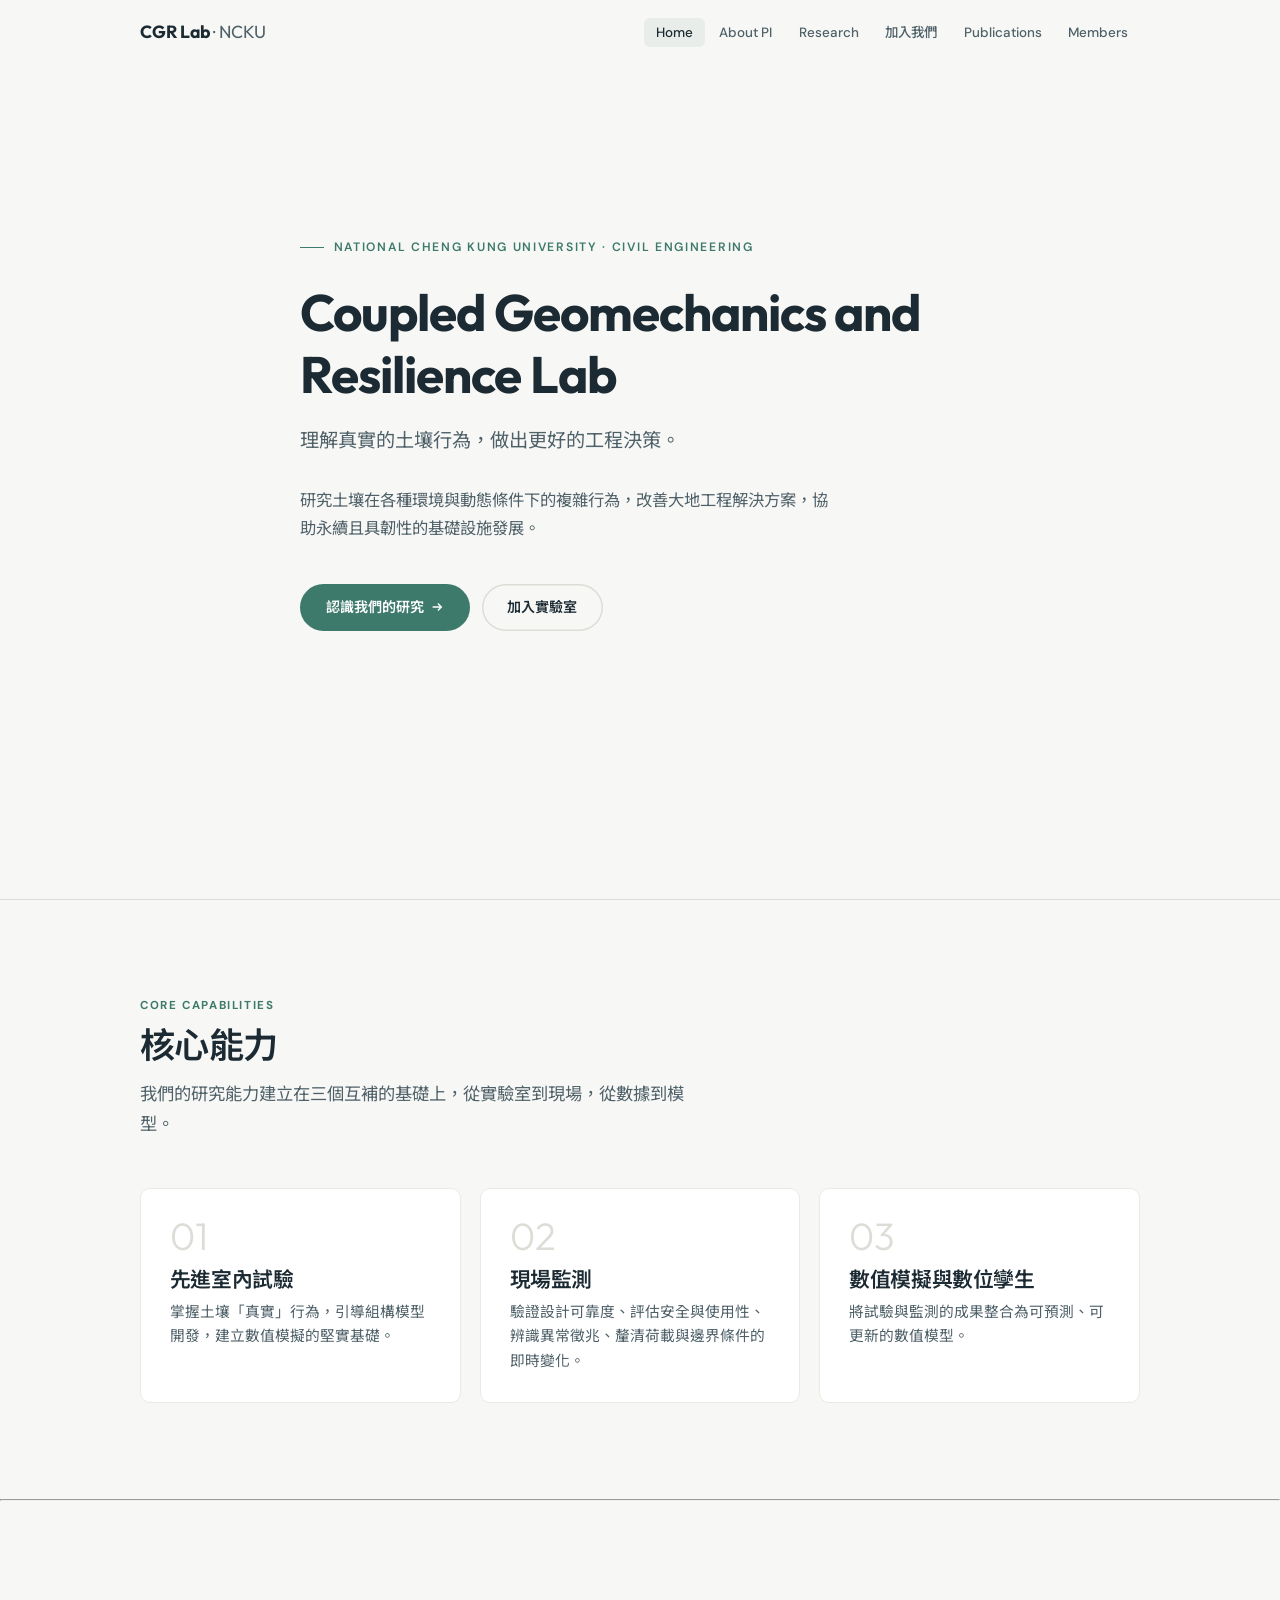
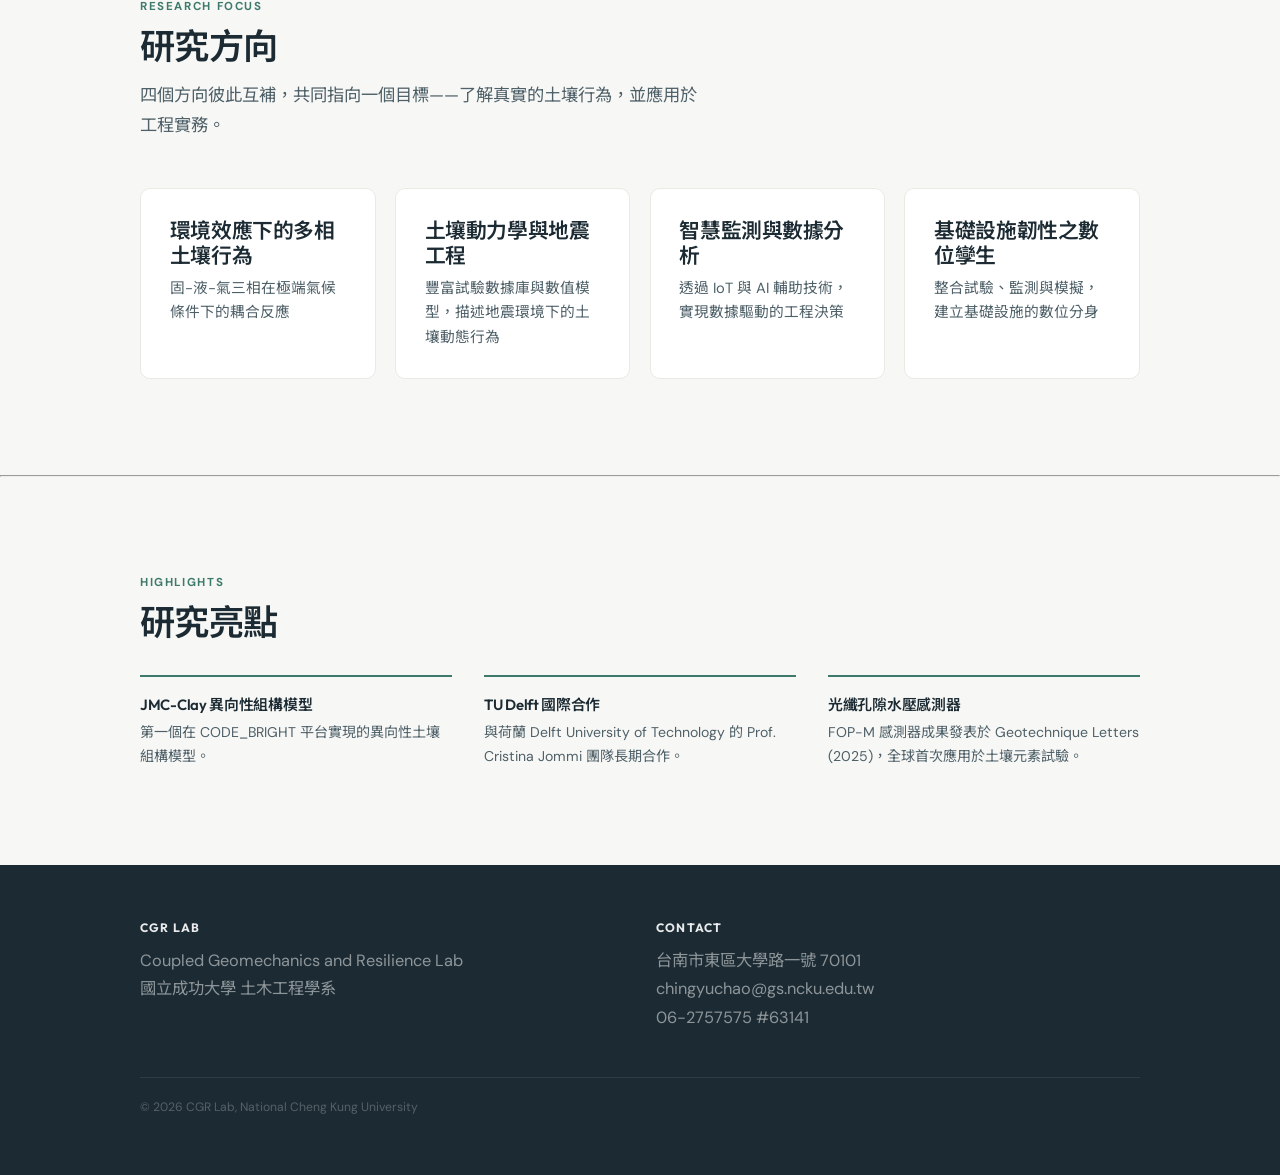
==== commit 28c3c28b: "Add files via upload 移除所有斜體——整站沒有任何 font-style: italic，標題用 Outfit（幾何感無襯線體），正文用 DM Sans，全部正體。 換配色——從" ====
--- a/index.html
+++ b/index.html
@@ -1,141 +1,29 @@
-<!DOCTYPE html>
-<html lang="zh-Hant">
-<head>
-  <meta charset="UTF-8">
-  <meta name="viewport" content="width=device-width, initial-scale=1.0">
-  <title>CGR Lab — Coupled Geomechanics and Resilience Lab | NCKU</title>
-  <meta name="description" content="Coupled Geomechanics and Resilience Lab at National Cheng Kung University. Understanding complex soil behaviour for resilient infrastructure.">
-  <link rel="stylesheet" href="style.css">
-</head>
-<body>
-
-<nav class="nav">
-  <div class="w">
-    <a href="index.html" class="nav-logo">CGR Lab <em>· NCKU</em></a>
-    <ul class="nav-links">
-      <li><a href="index.html" class="active">Home</a></li>
-      <li><a href="about.html">About PI</a></li>
-      <li><a href="research.html">Research</a></li>
-      <li><a href="join.html">加入我們</a></li>
-      <li><a href="publications.html">Publications</a></li>
-      <li><a href="members.html">Members</a></li>
-    </ul>
-    <button class="nav-toggle" aria-label="Toggle menu"><span></span><span></span><span></span></button>
-  </div>
-</nav>
-
-<!-- Hero -->
-<section class="hero">
-  <div class="w">
-    <div class="hero-inner">
-      <div class="hero-eyebrow reveal">National Cheng Kung University · Civil Engineering</div>
-      <h1 class="reveal">Coupled Geomechanics<br>and <em>Resilience</em> Lab</h1>
-      <p class="hero-sub reveal">理解真實的土壤行為，做出更好的工程決策。</p>
-      <p class="hero-body reveal">研究土壤在各種環境與動態條件下的複雜行為，改善大地工程解決方案，協助永續且具韌性的基礎設施發展。</p>
-      <div class="hero-btns reveal">
-        <a href="research.html" class="btn btn-fill">認識我們的研究 <svg viewBox="0 0 16 16" fill="none" stroke="currentColor" stroke-width="1.5"><path d="M3 8h10m-4-4 4 4-4 4"/></svg></a>
-        <a href="join.html" class="btn btn-ghost">加入實驗室</a>
-      </div>
-    </div>
-  </div>
-</section>
-
-<!-- Core Capabilities -->
-<section>
-  <div class="w">
-    <span class="label reveal">Core Capabilities</span>
-    <h2 class="reveal">核心能力</h2>
-    <p class="section-intro reveal">我們的研究能力建立在三個互補的基礎上，從實驗室到現場，從數據到模型。</p>
-    <div class="grid grid-3 reveal-group">
-      <div class="card reveal">
-        <div class="card-num">01</div>
-        <h3>先進室內試驗</h3>
-        <p>掌握土壤「真實」行為，引導組構模型開發，建立數值模擬的堅實基礎。</p>
-      </div>
-      <div class="card reveal">
-        <div class="card-num">02</div>
-        <h3>現場監測</h3>
-        <p>驗證設計可靠度、評估安全與使用性、辨識異常徵兆、釐清荷載與邊界條件的即時變化。</p>
-      </div>
-      <div class="card reveal">
-        <div class="card-num">03</div>
-        <h3>數值模擬與數位孿生</h3>
-        <p>將試驗與監測的成果整合為可預測、可更新的數值模型。</p>
-      </div>
-    </div>
-  </div>
-</section>
-
+<!DOCTYPE html><html lang="zh-Hant"><head><meta charset="UTF-8"><meta name="viewport" content="width=device-width,initial-scale=1.0"><title>CGR Lab — Coupled Geomechanics and Resilience Lab | NCKU</title><meta name="description" content="CGR Lab at NCKU. Understanding complex soil behaviour for resilient infrastructure."><link rel="stylesheet" href="style.css"></head><body>
+<nav class="nav"><div class="w"><a href="index.html" class="nav-logo">CGR Lab <span>· NCKU</span></a><ul class="nav-links"><li><a href="index.html" class="active">Home</a></li><li><a href="about.html">About PI</a></li><li><a href="research.html">Research</a></li><li><a href="join.html">加入我們</a></li><li><a href="publications.html">Publications</a></li><li><a href="members.html">Members</a></li></ul><button class="nav-toggle" aria-label="Toggle menu"><span></span><span></span><span></span></button></div></nav>
+<section class="hero"><div class="w"><div class="hero-inner">
+<div class="hero-eyebrow reveal">National Cheng Kung University · Civil Engineering</div>
+<h1 class="reveal">Coupled Geomechanics and Resilience Lab</h1>
+<p class="hero-sub reveal">理解真實的土壤行為，做出更好的工程決策。</p>
+<p class="hero-body reveal">研究土壤在各種環境與動態條件下的複雜行為，改善大地工程解決方案，協助永續且具韌性的基礎設施發展。</p>
+<div class="hero-btns reveal"><a href="research.html" class="btn btn-fill">認識我們的研究 <svg viewBox="0 0 16 16" fill="none" stroke="currentColor" stroke-width="1.5"><path d="M3 8h10m-4-4 4 4-4 4"/></svg></a><a href="join.html" class="btn btn-ghost">加入實驗室</a></div>
+</div></div></section>
+<section><div class="w"><span class="label reveal">Core Capabilities</span><h2 class="reveal">核心能力</h2><p class="section-intro reveal">我們的研究能力建立在三個互補的基礎上，從實驗室到現場，從數據到模型。</p><div class="grid grid-3 reveal-group">
+<div class="card reveal"><div class="card-num">01</div><h3>先進室內試驗</h3><p>掌握土壤「真實」行為，引導組構模型開發，建立數值模擬的堅實基礎。</p></div>
+<div class="card reveal"><div class="card-num">02</div><h3>現場監測</h3><p>驗證設計可靠度、評估安全與使用性、辨識異常徵兆、釐清荷載與邊界條件的即時變化。</p></div>
+<div class="card reveal"><div class="card-num">03</div><h3>數值模擬與數位孿生</h3><p>將試驗與監測的成果整合為可預測、可更新的數值模型。</p></div>
+</div></div></section>
 <hr class="divider">
-
-<!-- Research Directions -->
-<section>
-  <div class="w">
-    <span class="label reveal">Research Focus</span>
-    <h2 class="reveal">研究方向</h2>
-    <p class="section-intro reveal">四個方向彼此互補，共同指向一個目標——了解真實的土壤行為，並應用於工程實務。</p>
-    <div class="grid grid-4 reveal-group">
-      <div class="card reveal">
-        <h3>環境效應下的多相土壤行為</h3>
-        <p>固-液-氣三相在極端氣候條件下的耦合反應</p>
-      </div>
-      <div class="card reveal">
-        <h3>土壤動力學與地震工程</h3>
-        <p>豐富試驗數據庫與數值模型，描述地震環境下的土壤動態行為</p>
-      </div>
-      <div class="card reveal">
-        <h3>智慧監測與數據分析</h3>
-        <p>透過 IoT 與 AI 輔助技術，實現數據驅動的工程決策</p>
-      </div>
-      <div class="card reveal">
-        <h3>基礎設施韌性之數位孿生</h3>
-        <p>整合試驗、監測與模擬，建立基礎設施的數位分身</p>
-      </div>
-    </div>
-  </div>
-</section>
-
+<section><div class="w"><span class="label reveal">Research Focus</span><h2 class="reveal">研究方向</h2><p class="section-intro reveal">四個方向彼此互補，共同指向一個目標——了解真實的土壤行為，並應用於工程實務。</p><div class="grid grid-4 reveal-group">
+<div class="card reveal"><h3>環境效應下的多相土壤行為</h3><p>固-液-氣三相在極端氣候條件下的耦合反應</p></div>
+<div class="card reveal"><h3>土壤動力學與地震工程</h3><p>豐富試驗數據庫與數值模型，描述地震環境下的土壤動態行為</p></div>
+<div class="card reveal"><h3>智慧監測與數據分析</h3><p>透過 IoT 與 AI 輔助技術，實現數據驅動的工程決策</p></div>
+<div class="card reveal"><h3>基礎設施韌性之數位孿生</h3><p>整合試驗、監測與模擬，建立基礎設施的數位分身</p></div>
+</div></div></section>
 <hr class="divider">
-
-<!-- Highlights -->
-<section>
-  <div class="w">
-    <span class="label reveal">Highlights</span>
-    <h2 class="reveal">研究亮點</h2>
-    <div class="highlights-row reveal-group" style="margin-top:2rem">
-      <div class="hl reveal">
-        <h4>JMC-Clay 異向性組構模型</h4>
-        <p>第一個在 CODE_BRIGHT 平台實現的異向性土壤組構模型。</p>
-      </div>
-      <div class="hl reveal">
-        <h4>TU Delft 國際合作</h4>
-        <p>與荷蘭 Delft University of Technology 的 Prof. Cristina Jommi 團隊長期合作。</p>
-      </div>
-      <div class="hl reveal">
-        <h4>光纖孔隙水壓感測器</h4>
-        <p>FOP-M 感測器成果發表於 Géotechnique Letters (2025)，全球首次應用於土壤元素試驗。</p>
-      </div>
-    </div>
-  </div>
-</section>
-
-<!-- Footer -->
-<footer class="footer">
-  <div class="w">
-    <div class="footer-grid">
-      <div>
-        <h4>CGR Lab</h4>
-        <p>Coupled Geomechanics and Resilience Lab<br>國立成功大學 土木工程學系</p>
-      </div>
-      <div>
-        <h4>Contact</h4>
-        <p>台南市東區大學路一號 70101<br><a href="mailto:chingyuchao@gs.ncku.edu.tw">chingyuchao@gs.ncku.edu.tw</a><br>06-2757575 #63141</p>
-      </div>
-    </div>
-    <div class="footer-bottom">&copy; 2026 CGR Lab, National Cheng Kung University</div>
-  </div>
-</footer>
-
-<script src="main.js"></script>
-</body>
-</html>
+<section><div class="w"><span class="label reveal">Highlights</span><h2 class="reveal">研究亮點</h2><div class="hl-row reveal-group" style="margin-top:2rem">
+<div class="hl reveal"><h4>JMC-Clay 異向性組構模型</h4><p>第一個在 CODE_BRIGHT 平台實現的異向性土壤組構模型。</p></div>
+<div class="hl reveal"><h4>TU Delft 國際合作</h4><p>與荷蘭 Delft University of Technology 的 Prof. Cristina Jommi 團隊長期合作。</p></div>
+<div class="hl reveal"><h4>光纖孔隙水壓感測器</h4><p>FOP-M 感測器成果發表於 Geotechnique Letters (2025)，全球首次應用於土壤元素試驗。</p></div>
+</div></div></section>
+<footer class="footer"><div class="w"><div class="footer-grid"><div><h4>CGR Lab</h4><p>Coupled Geomechanics and Resilience Lab<br>國立成功大學 土木工程學系</p></div><div><h4>Contact</h4><p>台南市東區大學路一號 70101<br><a href="mailto:chingyuchao@gs.ncku.edu.tw">chingyuchao@gs.ncku.edu.tw</a><br>06-2757575 #63141</p></div></div><div class="footer-bottom">© 2026 CGR Lab, National Cheng Kung University</div></div></footer>
+<script src="main.js"></script></body></html>
--- a/style.css
+++ b/style.css
@@ -1,449 +1,29 @@
-/* ============================================
-   CGR Lab — Claude / Anthropic–Inspired Design
-   Warm · Refined · Generous Whitespace
-   ============================================ */
-
-@import url('https://fonts.googleapis.com/css2?family=Newsreader:ital,opsz,wght@0,6..72,300;0,6..72,400;0,6..72,500;0,6..72,600;1,6..72,400&family=DM+Sans:ital,wght@0,300;0,400;0,500;0,600;0,700;1,400&family=Noto+Sans+TC:wght@300;400;500;700&family=Noto+Serif+TC:wght@400;500;600&display=swap');
-
-:root {
-  --bg:          #F5F0E8;
-  --bg-warm:     #EDE8DF;
-  --bg-card:     #FDFBF7;
-  --bg-dark:     #1A1614;
-  --bg-dark-alt: #2A2523;
-
-  --text:        #1A1614;
-  --text-secondary: #6B6560;
-  --text-muted:  #9B9590;
-  --text-on-dark:#F5F0E8;
-
-  --accent:      #C27B5B;
-  --accent-hover:#D4905F;
-  --accent-soft: rgba(194,123,91,0.1);
-
-  --border:      #DED8CE;
-  --border-light:#EDE8DF;
-
-  --serif:       'Newsreader', 'Noto Serif TC', Georgia, serif;
-  --sans:        'DM Sans', 'Noto Sans TC', system-ui, sans-serif;
-
-  --max-w:       1080px;
-  --nav-h:       64px;
-  --radius:      12px;
-  --radius-sm:   8px;
-}
-
-/* --- Reset --- */
-*,*::before,*::after{margin:0;padding:0;box-sizing:border-box}
-html{scroll-behavior:smooth;font-size:16px}
-
-body{
-  font-family:var(--sans);
-  color:var(--text);
-  background:var(--bg);
-  line-height:1.75;
-  font-weight:400;
-  -webkit-font-smoothing:antialiased;
-  -moz-osx-font-smoothing:grayscale;
-  overflow-x:hidden;
-}
-
-img{max-width:100%;display:block}
-a{color:var(--accent);text-decoration:none;transition:color .2s}
-a:hover{color:var(--accent-hover)}
-
-/* --- Typography --- */
-h1,h2,h3,h4{
-  font-family:var(--serif);
-  color:var(--text);
-  line-height:1.2;
-  font-weight:500;
-  letter-spacing:-0.02em;
-}
-h1{font-size:clamp(2.4rem,5vw,3.6rem)}
-h2{font-size:clamp(1.6rem,3vw,2.4rem);margin-bottom:.8rem}
-h3{font-size:clamp(1.15rem,2vw,1.4rem);margin-bottom:.5rem}
-h4{font-size:1.05rem;margin-bottom:.4rem;font-weight:600}
-
-p{margin-bottom:1rem;font-size:1.02rem}
-
-/* --- Layout --- */
-.w{max-width:var(--max-w);margin:0 auto;padding:0 clamp(1.25rem,4vw,2.5rem)}
-
-section{padding:clamp(3rem,8vw,6rem) 0}
-
-/* --- Scroll Animation --- */
-.reveal{
-  opacity:0;
-  transform:translateY(28px);
-  transition:opacity .7s cubic-bezier(.22,1,.36,1), transform .7s cubic-bezier(.22,1,.36,1);
-}
-.reveal.visible{opacity:1;transform:translateY(0)}
-
-/* stagger children */
-.reveal-group .reveal:nth-child(1){transition-delay:.05s}
-.reveal-group .reveal:nth-child(2){transition-delay:.12s}
-.reveal-group .reveal:nth-child(3){transition-delay:.19s}
-.reveal-group .reveal:nth-child(4){transition-delay:.26s}
-
-/* --- Navigation --- */
-.nav{
-  position:fixed;top:0;left:0;right:0;
-  height:var(--nav-h);
-  z-index:999;
-  transition:background .35s, box-shadow .35s, backdrop-filter .35s;
-}
-.nav.scrolled{
-  background:rgba(245,240,232,.88);
-  backdrop-filter:blur(16px);
-  -webkit-backdrop-filter:blur(16px);
-  box-shadow:0 1px 0 var(--border);
-}
-.nav .w{display:flex;justify-content:space-between;align-items:center;height:100%}
-
-.nav-logo{
-  font-family:var(--serif);
-  font-size:1.15rem;font-weight:600;
-  color:var(--text);letter-spacing:.01em;
-}
-.nav-logo em{font-style:italic;font-weight:400;color:var(--text-secondary)}
-
-.nav-links{display:flex;list-style:none;gap:.15rem}
-.nav-links a{
-  font-size:.84rem;font-weight:500;
-  color:var(--text-secondary);
-  padding:.4rem .75rem;border-radius:6px;
-  transition:all .2s;
-}
-.nav-links a:hover,.nav-links a.active{
-  color:var(--text);background:var(--accent-soft);
-}
-
-.nav-toggle{display:none;background:none;border:none;cursor:pointer;padding:.5rem}
-.nav-toggle span{display:block;width:20px;height:1.5px;background:var(--text);margin:5px 0;transition:.3s;border-radius:1px}
-
-/* --- Hero --- */
-.hero{
-  min-height:100vh;min-height:100svh;
-  display:flex;align-items:center;
-  padding-top:var(--nav-h);
-  position:relative;
-  background:var(--bg);
-}
-.hero::after{
-  content:'';position:absolute;
-  bottom:0;left:0;right:0;height:1px;
-  background:var(--border);
-}
-.hero-inner{max-width:700px}
-.hero-eyebrow{
-  font-size:.78rem;font-weight:600;
-  letter-spacing:.14em;text-transform:uppercase;
-  color:var(--accent);margin-bottom:1.5rem;
-  display:flex;align-items:center;gap:.6rem;
-}
-.hero-eyebrow::before{
-  content:'';width:24px;height:1.5px;
-  background:var(--accent);display:block;
-}
-.hero h1{margin-bottom:1.2rem;font-weight:400}
-.hero h1 em{font-style:italic;color:var(--accent)}
-
-.hero-sub{
-  font-family:var(--serif);
-  font-size:clamp(1.05rem,2vw,1.25rem);
-  color:var(--text-secondary);
-  margin-bottom:2rem;
-  font-style:italic;
-  font-weight:400;
-}
-.hero-body{
-  font-size:1.05rem;color:var(--text-secondary);
-  max-width:540px;margin-bottom:2.5rem;
-}
-.hero-btns{display:flex;gap:.75rem;flex-wrap:wrap}
-
-/* --- Buttons --- */
-.btn{
-  display:inline-flex;align-items:center;gap:.4rem;
-  padding:.7rem 1.6rem;
-  font-family:var(--sans);font-size:.88rem;font-weight:600;
-  border-radius:100px;transition:all .25s;cursor:pointer;border:none;
-  letter-spacing:.01em;
-}
-.btn-fill{
-  background:var(--accent);color:#fff;
-}
-.btn-fill:hover{background:var(--accent-hover);color:#fff;transform:translateY(-1px)}
-.btn-ghost{
-  background:transparent;color:var(--text);
-  box-shadow:inset 0 0 0 1.5px var(--border);
-}
-.btn-ghost:hover{box-shadow:inset 0 0 0 1.5px var(--text);color:var(--text)}
-
-.btn svg{width:16px;height:16px}
-
-/* --- Labels --- */
-.label{
-  font-size:.72rem;font-weight:600;
-  letter-spacing:.14em;text-transform:uppercase;
-  color:var(--accent);margin-bottom:.6rem;
-  display:block;
-}
-.section-intro{
-  font-size:clamp(1rem,2vw,1.1rem);
-  color:var(--text-secondary);
-  max-width:580px;margin-bottom:clamp(2rem,4vw,3.5rem);
-}
-
-/* --- Cards --- */
-.grid{display:grid;gap:1.25rem}
-.grid-3{grid-template-columns:repeat(3,1fr)}
-.grid-4{grid-template-columns:repeat(4,1fr)}
-.grid-2{grid-template-columns:repeat(2,1fr)}
-
-.card{
-  background:var(--bg-card);
-  border:1px solid var(--border-light);
-  border-radius:var(--radius);
-  padding:clamp(1.5rem,3vw,2rem);
-  transition:border-color .3s, box-shadow .3s, transform .3s;
-}
-.card:hover{
-  border-color:var(--accent);
-  box-shadow:0 4px 24px rgba(26,22,20,.06);
-  transform:translateY(-2px);
-}
-
-.card-num{
-  font-family:var(--serif);font-size:2.8rem;
-  font-weight:300;color:var(--border);
-  line-height:1;margin-bottom:.8rem;
-  font-style:italic;
-}
-.card h3{color:var(--text)}
-.card p{font-size:.94rem;color:var(--text-secondary);line-height:1.65;margin-bottom:0}
-
-/* --- Highlights --- */
-.highlights-row{display:grid;grid-template-columns:repeat(3,1fr);gap:2rem}
-.hl{padding-top:1.2rem;border-top:1.5px solid var(--accent)}
-.hl h4{font-family:var(--sans);font-size:.95rem;font-weight:600;margin-bottom:.4rem}
-.hl p{font-size:.9rem;color:var(--text-secondary);margin-bottom:0}
-
-/* --- Page Header --- */
-.page-head{
-  padding:clamp(7rem,14vw,10rem) 0 clamp(2.5rem,5vw,4rem);
-  background:var(--bg);
-  border-bottom:1px solid var(--border);
-}
-.page-head h1{margin-bottom:.6rem;font-weight:400}
-.page-head p{color:var(--text-secondary);font-size:1.08rem;max-width:540px}
-
-/* --- Profile --- */
-.profile{display:grid;grid-template-columns:260px 1fr;gap:clamp(2rem,4vw,3.5rem);align-items:start}
-.profile-photo{
-  width:100%;aspect-ratio:3/4;
-  background:var(--bg-warm);border-radius:var(--radius);
-  display:flex;align-items:center;justify-content:center;
-  color:var(--text-muted);font-size:.85rem;
-  border:1px solid var(--border-light);
-}
-.profile-name{font-size:clamp(1.8rem,3vw,2.4rem);margin-bottom:.15rem}
-.profile-name-en{font-family:var(--serif);font-size:1.2rem;color:var(--text-secondary);font-style:italic;font-weight:400;margin-bottom:.6rem}
-.profile-pos{color:var(--accent);font-size:.95rem;font-weight:500;margin-bottom:1.5rem}
-
-.expertise{display:flex;flex-wrap:wrap;gap:.4rem;margin-bottom:1.5rem}
-.expertise span{
-  font-size:.78rem;font-weight:500;
-  padding:.3rem .7rem;
-  background:var(--bg-warm);color:var(--text-secondary);
-  border-radius:100px;border:1px solid var(--border-light);
-}
-
-/* --- Timeline --- */
-.tl-grid{display:grid;grid-template-columns:1fr 1fr;gap:clamp(2rem,4vw,3.5rem)}
-.tl h3{font-size:1.2rem;padding-bottom:.7rem;border-bottom:1.5px solid var(--accent);margin-bottom:1.2rem}
-.tl-item{display:flex;gap:.8rem;padding:.8rem 0;border-bottom:1px solid var(--border-light)}
-.tl-item:last-child{border-bottom:none}
-.tl-year{font-size:.82rem;font-weight:600;color:var(--accent);white-space:nowrap;min-width:80px;padding-top:.1rem}
-.tl-text{font-size:.92rem}
-.tl-text strong{display:block;margin-bottom:.1rem;font-weight:600}
-.tl-text span{color:var(--text-secondary);font-size:.85rem}
-
-/* --- Research --- */
-.r-item{
-  display:grid;grid-template-columns:1fr 1fr;gap:clamp(2rem,4vw,3.5rem);
-  align-items:center;
-  padding:clamp(2rem,5vw,3.5rem) 0;
-  border-bottom:1px solid var(--border-light);
-}
-.r-item:last-child{border-bottom:none}
-.r-item.flip{direction:rtl}
-.r-item.flip>*{direction:ltr}
-
-.r-num{font-family:var(--serif);font-size:3.5rem;font-weight:300;color:var(--border);line-height:1;margin-bottom:.5rem;font-style:italic}
-.r-img{
-  width:100%;aspect-ratio:4/3;
-  background:var(--bg-warm);border-radius:var(--radius);
-  display:flex;align-items:center;justify-content:center;
-  color:var(--text-muted);font-size:.85rem;
-  border:1px solid var(--border-light);
-}
-
-.tags{display:flex;flex-wrap:wrap;gap:.4rem;margin-top:.8rem}
-.tag{
-  font-size:.74rem;font-weight:500;
-  padding:.25rem .65rem;
-  background:var(--accent-soft);color:var(--accent);
-  border-radius:100px;
-}
-
-/* --- Blockquote --- */
-blockquote{
-  border-left:2px solid var(--accent);
-  padding:1rem 1.5rem;
-  margin:1.5rem 0;
-  background:var(--accent-soft);
-  border-radius:0 var(--radius-sm) var(--radius-sm) 0;
-  font-family:var(--serif);font-style:italic;
-  color:var(--text-secondary);font-size:1.05rem;
-  line-height:1.7;
-}
-
-/* --- Project --- */
-.proj{
-  background:var(--bg-card);border:1px solid var(--border-light);
-  border-radius:var(--radius);padding:clamp(1.5rem,3vw,2.5rem);
-  margin-bottom:1.25rem;
-  transition:border-color .3s;
-}
-.proj:hover{border-color:var(--accent)}
-.proj h3{font-size:1.4rem;margin-bottom:.8rem}
-.proj p{font-size:.95rem;color:var(--text-secondary)}
-.badge{
-  display:inline-block;font-size:.74rem;font-weight:600;
-  padding:.25rem .7rem;background:var(--accent);color:#fff;
-  border-radius:100px;margin-top:.8rem;
-}
-
-/* --- 3-Column (Join) --- */
-.cols-3{display:grid;grid-template-columns:repeat(3,1fr);gap:1.25rem}
-.col{
-  background:var(--bg-card);border:1px solid var(--border-light);
-  border-radius:var(--radius);padding:clamp(1.5rem,3vw,2rem);
-  transition:border-color .3s;
-}
-.col:hover{border-color:var(--accent)}
-.col h3{font-size:1.1rem}
-.col .col-sub{font-size:.85rem;color:var(--text-muted);margin-bottom:1rem;padding-bottom:.8rem;border-bottom:1px solid var(--border-light)}
-.col ul{list-style:none}
-.col li{
-  font-size:.9rem;padding:.5rem 0 .5rem 1rem;
-  border-bottom:1px solid rgba(0,0,0,.03);
-  position:relative;
-}
-.col li::before{
-  content:'';position:absolute;left:0;top:50%;
-  width:4px;height:4px;background:var(--accent);
-  border-radius:50%;transform:translateY(-50%);
-}
-
-/* --- Learn --- */
-.learn-row{display:grid;grid-template-columns:repeat(3,1fr);gap:2rem}
-.learn{text-align:center;padding:1.5rem}
-.learn-icon{font-size:1.8rem;margin-bottom:.8rem}
-.learn h4{font-family:var(--sans);font-weight:600;margin-bottom:.4rem}
-.learn p{font-size:.9rem;color:var(--text-secondary);margin-bottom:0}
-
-/* --- Publications --- */
-.pub-sec{margin-bottom:2.5rem}
-.pub-sec h2{font-size:1.5rem;padding-bottom:.6rem;border-bottom:1.5px solid var(--accent);margin-bottom:1.2rem}
-.pub{
-  padding:1rem 0;border-bottom:1px solid var(--border-light);
-  font-size:.92rem;line-height:1.7;
-}
-.pub:last-child{border-bottom:none}
-.pub-n{font-weight:700;color:var(--accent);margin-right:.4rem}
-.pub-me{font-weight:700}
-.pub-j{font-style:italic}
-.pub-badge{
-  display:inline-block;font-size:.68rem;font-weight:700;
-  padding:.12rem .45rem;background:var(--bg-dark);color:var(--text-on-dark);
-  border-radius:3px;margin-left:.25rem;vertical-align:middle;
-}
-.pub a{font-size:.82rem;font-weight:500}
-
-/* --- Members --- */
-.m-grid{display:grid;grid-template-columns:repeat(3,1fr);gap:1.25rem}
-.m-card{
-  background:var(--bg-card);border:1px solid var(--border-light);
-  border-radius:var(--radius);padding:1.5rem;text-align:center;
-  transition:border-color .3s, transform .3s;
-}
-.m-card:hover{border-color:var(--accent);transform:translateY(-2px)}
-.m-photo{
-  width:88px;height:88px;background:var(--bg-warm);
-  border-radius:50%;margin:0 auto .8rem;
-  display:flex;align-items:center;justify-content:center;
-  color:var(--text-muted);font-size:.75rem;
-  border:1px solid var(--border-light);
-}
-.m-card h4{font-family:var(--sans);font-size:1rem;font-weight:600;margin-bottom:.25rem}
-.m-card .m-topic{font-size:.84rem;color:var(--text-secondary);margin-bottom:.2rem}
-.m-card .m-year{font-size:.76rem;color:var(--text-muted)}
-
-/* --- CTA --- */
-.cta{text-align:center;padding:clamp(3rem,6vw,5rem) 0}
-.cta h2{margin-bottom:.6rem}
-.cta p{color:var(--text-secondary);margin-bottom:.3rem}
-
-/* --- Footer --- */
-.footer{
-  background:var(--bg-dark);
-  padding:clamp(2.5rem,5vw,3.5rem) 0;
-  color:rgba(245,240,232,.55);font-size:.88rem;
-}
-.footer-grid{display:grid;grid-template-columns:1fr 1fr;gap:2rem}
-.footer h4{
-  font-family:var(--sans);font-size:.78rem;font-weight:600;
-  letter-spacing:.1em;text-transform:uppercase;
-  color:var(--text-on-dark);margin-bottom:.8rem;
-}
-.footer a{color:rgba(245,240,232,.55)}
-.footer a:hover{color:var(--accent)}
-.footer-bottom{
-  margin-top:2rem;padding-top:1.2rem;
-  border-top:1px solid rgba(245,240,232,.08);
-  font-size:.78rem;color:rgba(245,240,232,.3);
-}
-
-/* --- Divider --- */
+@import url('https://fonts.googleapis.com/css2?family=Outfit:wght@300;400;500;600;700&family=DM+Sans:wght@300;400;500;600;700&family=Noto+Sans+TC:wght@300;400;500;700&display=swap');
+:root{--bg:#F7F7F5;--bg-alt:#EEEEE9;--bg-card:#FFF;--bg-dark:#1C2B33;--text:#1C2B33;--text-2:#4E6068;--text-3:#8A969C;--accent:#3D7A6B;--accent-h:#4A9484;--accent-s:rgba(61,122,107,.08);--border:#DDDDD8;--border-lt:#EAEAE5;--hd:'Outfit','Noto Sans TC',system-ui,sans-serif;--bd:'DM Sans','Noto Sans TC',system-ui,sans-serif;--mw:1080px;--nh:64px;--r:10px}
+*,*::before,*::after{margin:0;padding:0;box-sizing:border-box}html{scroll-behavior:smooth;font-size:16px}body{font-family:var(--bd);color:var(--text);background:var(--bg);line-height:1.75;-webkit-font-smoothing:antialiased;overflow-x:hidden}img{max-width:100%;display:block}a{color:var(--accent);text-decoration:none;transition:color .2s}a:hover{color:var(--accent-h)}
+h1,h2,h3,h4{font-family:var(--hd);color:var(--text);line-height:1.2;font-weight:600;letter-spacing:-.02em}h1{font-size:clamp(2.2rem,5vw,3.2rem)}h2{font-size:clamp(1.5rem,3vw,2.2rem);margin-bottom:.8rem}h3{font-size:clamp(1.1rem,2vw,1.3rem);margin-bottom:.5rem}h4{font-size:1rem;margin-bottom:.4rem;font-weight:600}p{margin-bottom:1rem;font-size:1.02rem}
+.w{max-width:var(--mw);margin:0 auto;padding:0 clamp(1.25rem,4vw,2.5rem)}section{padding:clamp(3rem,8vw,6rem) 0}
+.reveal{opacity:0;transform:translateY(24px);transition:opacity .65s cubic-bezier(.22,1,.36,1),transform .65s cubic-bezier(.22,1,.36,1)}.reveal.visible{opacity:1;transform:translateY(0)}.reveal-group .reveal:nth-child(1){transition-delay:.05s}.reveal-group .reveal:nth-child(2){transition-delay:.12s}.reveal-group .reveal:nth-child(3){transition-delay:.19s}.reveal-group .reveal:nth-child(4){transition-delay:.26s}
+.nav{position:fixed;top:0;left:0;right:0;height:var(--nh);z-index:999;transition:background .3s,box-shadow .3s}.nav.scrolled{background:rgba(247,247,245,.92);backdrop-filter:blur(14px);-webkit-backdrop-filter:blur(14px);box-shadow:0 1px 0 var(--border)}.nav .w{display:flex;justify-content:space-between;align-items:center;height:100%}.nav-logo{font-family:var(--hd);font-size:1.1rem;font-weight:700;color:var(--text)}.nav-logo span{font-weight:400;color:var(--text-2)}.nav-links{display:flex;list-style:none;gap:.15rem}.nav-links a{font-size:.84rem;font-weight:500;color:var(--text-2);padding:.4rem .75rem;border-radius:6px;transition:all .2s}.nav-links a:hover,.nav-links a.active{color:var(--text);background:var(--accent-s)}.nav-toggle{display:none;background:none;border:none;cursor:pointer;padding:.5rem}.nav-toggle span{display:block;width:20px;height:1.5px;background:var(--text);margin:5px 0;border-radius:1px}
+.hero{min-height:100vh;min-height:100svh;display:flex;align-items:center;padding-top:var(--nh);background:var(--bg);position:relative}.hero::after{content:'';position:absolute;bottom:0;left:0;right:0;height:1px;background:var(--border)}.hero-inner{max-width:680px}.hero-eyebrow{font-size:.76rem;font-weight:600;letter-spacing:.14em;text-transform:uppercase;color:var(--accent);margin-bottom:1.5rem;display:flex;align-items:center;gap:.6rem}.hero-eyebrow::before{content:'';width:24px;height:1.5px;background:var(--accent)}.hero h1{margin-bottom:1.2rem;font-weight:700}.hero-sub{font-size:clamp(1.05rem,2vw,1.2rem);color:var(--text-2);margin-bottom:1.8rem}.hero-body{font-size:1.02rem;color:var(--text-2);max-width:540px;margin-bottom:2.5rem}.hero-btns{display:flex;gap:.75rem;flex-wrap:wrap}
+.btn{display:inline-flex;align-items:center;gap:.4rem;padding:.7rem 1.6rem;font-family:var(--bd);font-size:.88rem;font-weight:600;border-radius:100px;transition:all .25s;cursor:pointer;border:none}.btn svg{width:14px;height:14px}.btn-fill{background:var(--accent);color:#fff}.btn-fill:hover{background:var(--accent-h);color:#fff;transform:translateY(-1px)}.btn-ghost{background:transparent;color:var(--text);box-shadow:inset 0 0 0 1.5px var(--border)}.btn-ghost:hover{box-shadow:inset 0 0 0 1.5px var(--text)}
+.label{font-size:.72rem;font-weight:700;letter-spacing:.14em;text-transform:uppercase;color:var(--accent);margin-bottom:.5rem;display:block}.section-intro{font-size:clamp(1rem,2vw,1.08rem);color:var(--text-2);max-width:560px;margin-bottom:clamp(2rem,4vw,3rem)}
+.grid{display:grid;gap:1.2rem}.grid-3{grid-template-columns:repeat(3,1fr)}.grid-4{grid-template-columns:repeat(4,1fr)}.grid-2{grid-template-columns:repeat(2,1fr)}
+.card{background:var(--bg-card);border:1px solid var(--border-lt);border-radius:var(--r);padding:clamp(1.4rem,3vw,1.8rem);transition:border-color .3s,box-shadow .3s,transform .3s}.card:hover{border-color:var(--accent);box-shadow:0 4px 20px rgba(0,0,0,.05);transform:translateY(-2px)}.card-num{font-family:var(--hd);font-size:2.4rem;font-weight:300;color:var(--border);line-height:1;margin-bottom:.7rem}.card h3{color:var(--text)}.card p{font-size:.92rem;color:var(--text-2);line-height:1.65;margin-bottom:0}
+.hl-row{display:grid;grid-template-columns:repeat(3,1fr);gap:2rem}.hl{padding-top:1.2rem;border-top:2px solid var(--accent)}.hl h4{font-size:.93rem;font-weight:600;margin-bottom:.35rem}.hl p{font-size:.88rem;color:var(--text-2);margin-bottom:0}
+.page-head{padding:clamp(7rem,14vw,10rem) 0 clamp(2.5rem,5vw,4rem);background:var(--bg);border-bottom:1px solid var(--border)}.page-head h1{margin-bottom:.5rem;font-weight:700}.page-head p{color:var(--text-2);font-size:1.05rem;max-width:540px}
+.profile{display:grid;grid-template-columns:240px 1fr;gap:clamp(2rem,4vw,3rem);align-items:start}.profile-photo{width:100%;aspect-ratio:3/4;background:var(--bg-alt);border-radius:var(--r);display:flex;align-items:center;justify-content:center;color:var(--text-3);font-size:.85rem;border:1px solid var(--border-lt)}.profile-name{font-size:clamp(1.7rem,3vw,2.2rem);margin-bottom:.15rem}.profile-name-en{font-size:1.1rem;color:var(--text-2);font-weight:400;margin-bottom:.5rem}.profile-pos{color:var(--accent);font-size:.92rem;font-weight:600;margin-bottom:1.5rem}.expertise{display:flex;flex-wrap:wrap;gap:.4rem;margin-bottom:1.5rem}.expertise span{font-size:.76rem;font-weight:500;padding:.28rem .65rem;background:var(--bg-alt);color:var(--text-2);border-radius:100px;border:1px solid var(--border-lt)}
+.tl-grid{display:grid;grid-template-columns:1fr 1fr;gap:clamp(2rem,4vw,3rem)}.tl h3{font-size:1.15rem;padding-bottom:.6rem;border-bottom:2px solid var(--accent);margin-bottom:1.1rem}.tl-item{display:flex;gap:.8rem;padding:.7rem 0;border-bottom:1px solid var(--border-lt)}.tl-item:last-child{border-bottom:none}.tl-year{font-size:.82rem;font-weight:700;color:var(--accent);white-space:nowrap;min-width:80px;padding-top:.1rem}.tl-text{font-size:.9rem}.tl-text strong{display:block;margin-bottom:.1rem;font-weight:600}.tl-text span{color:var(--text-2);font-size:.84rem}
+.r-item{display:grid;grid-template-columns:1fr 1fr;gap:clamp(2rem,4vw,3rem);align-items:center;padding:clamp(2rem,5vw,3rem) 0;border-bottom:1px solid var(--border-lt)}.r-item:last-child{border-bottom:none}.r-item.flip{direction:rtl}.r-item.flip>*{direction:ltr}.r-num{font-family:var(--hd);font-size:3rem;font-weight:300;color:var(--border);line-height:1;margin-bottom:.5rem}.r-img{width:100%;aspect-ratio:4/3;background:var(--bg-alt);border-radius:var(--r);display:flex;align-items:center;justify-content:center;color:var(--text-3);font-size:.85rem;border:1px solid var(--border-lt)}
+.tags{display:flex;flex-wrap:wrap;gap:.4rem;margin-top:.7rem}.tag{font-size:.72rem;font-weight:600;padding:.22rem .6rem;background:var(--accent-s);color:var(--accent);border-radius:100px}
+blockquote{border-left:2px solid var(--accent);padding:1rem 1.4rem;margin:1.5rem 0;background:var(--accent-s);border-radius:0 6px 6px 0;color:var(--text-2);font-size:1.02rem;line-height:1.7}
+.proj{background:var(--bg-card);border:1px solid var(--border-lt);border-radius:var(--r);padding:clamp(1.4rem,3vw,2.2rem);margin-bottom:1.2rem;transition:border-color .3s}.proj:hover{border-color:var(--accent)}.proj h3{font-size:1.3rem;margin-bottom:.7rem}.proj p{font-size:.93rem;color:var(--text-2)}.badge{display:inline-block;font-size:.72rem;font-weight:700;padding:.22rem .65rem;background:var(--accent);color:#fff;border-radius:100px;margin-top:.7rem}
+.cols-3{display:grid;grid-template-columns:repeat(3,1fr);gap:1.2rem}.col{background:var(--bg-card);border:1px solid var(--border-lt);border-radius:var(--r);padding:clamp(1.4rem,3vw,1.8rem);transition:border-color .3s}.col:hover{border-color:var(--accent)}.col h3{font-size:1.05rem}.col .col-sub{font-size:.83rem;color:var(--text-3);margin-bottom:1rem;padding-bottom:.7rem;border-bottom:1px solid var(--border-lt)}.col ul{list-style:none}.col li{font-size:.88rem;padding:.45rem 0 .45rem .9rem;border-bottom:1px solid rgba(0,0,0,.03);position:relative}.col li::before{content:'';position:absolute;left:0;top:50%;width:4px;height:4px;background:var(--accent);border-radius:50%;transform:translateY(-50%)}
+.learn-row{display:grid;grid-template-columns:repeat(3,1fr);gap:2rem}.learn{text-align:center;padding:1.5rem}.learn-icon{font-size:1.6rem;margin-bottom:.7rem}.learn h4{font-weight:600;margin-bottom:.35rem}.learn p{font-size:.88rem;color:var(--text-2);margin-bottom:0}
+.pub-sec{margin-bottom:2.5rem}.pub-sec h2{font-size:1.4rem;padding-bottom:.5rem;border-bottom:2px solid var(--accent);margin-bottom:1.1rem}.pub{padding:.9rem 0;border-bottom:1px solid var(--border-lt);font-size:.9rem;line-height:1.7}.pub:last-child{border-bottom:none}.pub-n{font-weight:700;color:var(--accent);margin-right:.3rem}.pub-me{font-weight:700}.pub-j{color:var(--text-2)}.pub-badge{display:inline-block;font-size:.66rem;font-weight:700;padding:.1rem .4rem;background:var(--bg-dark);color:#fff;border-radius:3px;margin-left:.2rem;vertical-align:middle}.pub a{font-size:.8rem;font-weight:500}
+.m-grid{display:grid;grid-template-columns:repeat(3,1fr);gap:1.2rem}.m-card{background:var(--bg-card);border:1px solid var(--border-lt);border-radius:var(--r);padding:1.4rem;text-align:center;transition:border-color .3s,transform .3s}.m-card:hover{border-color:var(--accent);transform:translateY(-2px)}.m-photo{width:80px;height:80px;background:var(--bg-alt);border-radius:50%;margin:0 auto .7rem;display:flex;align-items:center;justify-content:center;color:var(--text-3);font-size:.72rem;border:1px solid var(--border-lt)}.m-card h4{font-size:.95rem;font-weight:600;margin-bottom:.2rem}.m-card .m-topic{font-size:.82rem;color:var(--text-2);margin-bottom:.15rem}.m-card .m-year{font-size:.74rem;color:var(--text-3)}
+.cta{text-align:center;padding:clamp(3rem,6vw,5rem) 0}.cta h2{margin-bottom:.5rem}.cta p{color:var(--text-2);margin-bottom:.3rem}
 .divider{height:1px;background:var(--border);margin:0}
-
-/* ============ Responsive ============ */
-@media(max-width:900px){
-  .grid-3,.grid-4,.cols-3{grid-template-columns:repeat(2,1fr)}
-  .profile{grid-template-columns:200px 1fr;gap:2rem}
-  .tl-grid,.r-item{grid-template-columns:1fr}
-  .r-item.flip{direction:ltr}
-  .highlights-row,.learn-row{grid-template-columns:1fr}
-  .footer-grid{grid-template-columns:1fr}
-}
-
-@media(max-width:600px){
-  .grid-3,.grid-4,.grid-2,.cols-3,.m-grid{grid-template-columns:1fr}
-  .profile{grid-template-columns:1fr;text-align:center}
-  .profile-photo{max-width:180px;margin:0 auto}
-  .expertise{justify-content:center}
-  .hero{min-height:auto;padding-top:calc(var(--nav-h) + 3rem);padding-bottom:4rem}
-  .nav-links{
-    display:none;position:absolute;top:var(--nav-h);left:0;right:0;
-    flex-direction:column;background:rgba(245,240,232,.97);
-    backdrop-filter:blur(16px);padding:1rem clamp(1.25rem,4vw,2.5rem);
-    border-bottom:1px solid var(--border);
-  }
-  .nav-links.open{display:flex}
-  .nav-toggle{display:block}
-  .hero-btns{flex-direction:column}
-  .hero-btns .btn{width:100%;justify-content:center}
-}
+.footer{background:var(--bg-dark);padding:clamp(2.5rem,5vw,3.5rem) 0;color:rgba(255,255,255,.5);font-size:.86rem}.footer-grid{display:grid;grid-template-columns:1fr 1fr;gap:2rem}.footer h4{font-family:var(--hd);font-size:.76rem;font-weight:700;letter-spacing:.1em;text-transform:uppercase;color:rgba(255,255,255,.9);margin-bottom:.7rem}.footer a{color:rgba(255,255,255,.5)}.footer a:hover{color:var(--accent-h)}.footer-bottom{margin-top:1.8rem;padding-top:1.2rem;border-top:1px solid rgba(255,255,255,.08);font-size:.76rem;color:rgba(255,255,255,.25)}
+@media(max-width:900px){.grid-3,.grid-4,.cols-3{grid-template-columns:repeat(2,1fr)}.profile{grid-template-columns:180px 1fr;gap:1.5rem}.tl-grid,.r-item{grid-template-columns:1fr}.r-item.flip{direction:ltr}.hl-row,.learn-row{grid-template-columns:1fr}.footer-grid{grid-template-columns:1fr}}
+@media(max-width:600px){.grid-3,.grid-4,.grid-2,.cols-3,.m-grid{grid-template-columns:1fr}.profile{grid-template-columns:1fr;text-align:center}.profile-photo{max-width:160px;margin:0 auto}.expertise{justify-content:center}.hero{min-height:auto;padding-top:calc(var(--nh) + 2.5rem);padding-bottom:3.5rem}.nav-links{display:none;position:absolute;top:var(--nh);left:0;right:0;flex-direction:column;background:rgba(247,247,245,.96);backdrop-filter:blur(14px);padding:1rem clamp(1.25rem,4vw,2.5rem);border-bottom:1px solid var(--border)}.nav-links.open{display:flex}.nav-toggle{display:block}.hero-btns{flex-direction:column}.hero-btns .btn{width:100%;justify-content:center}}
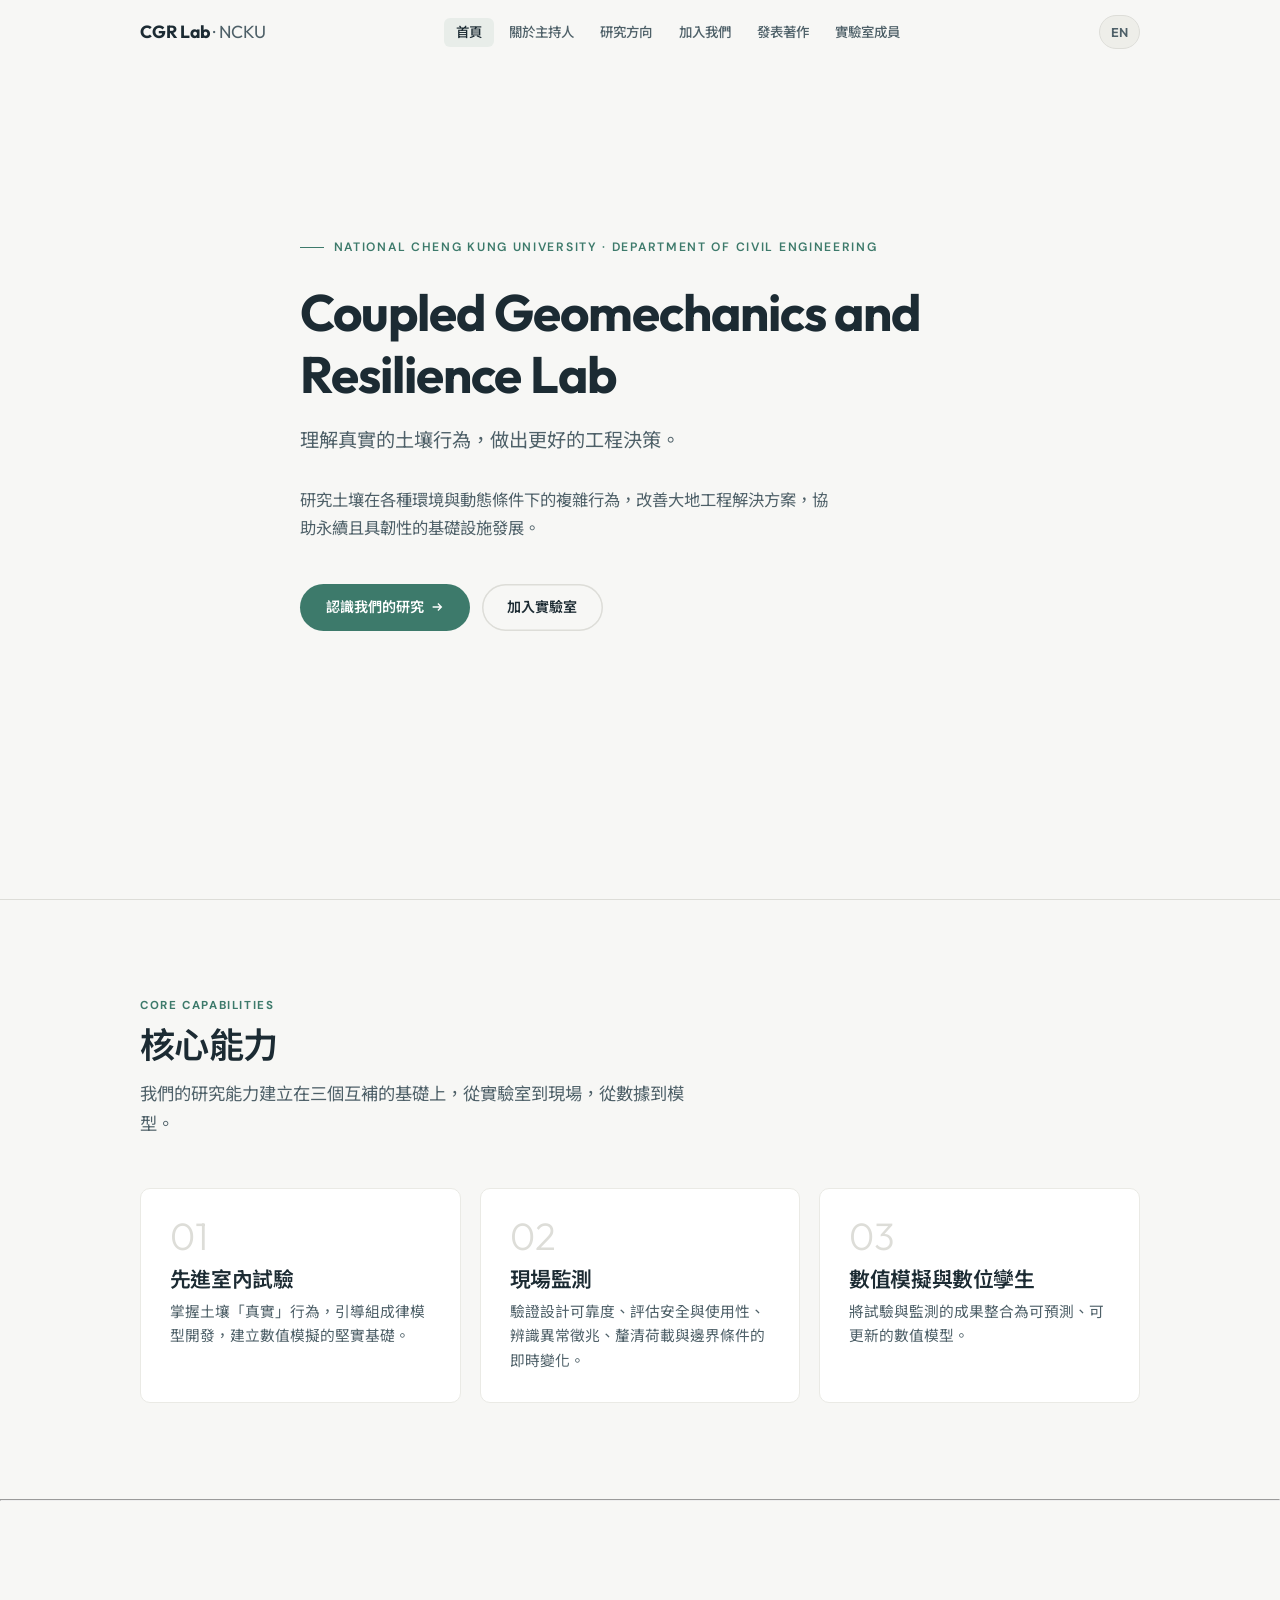
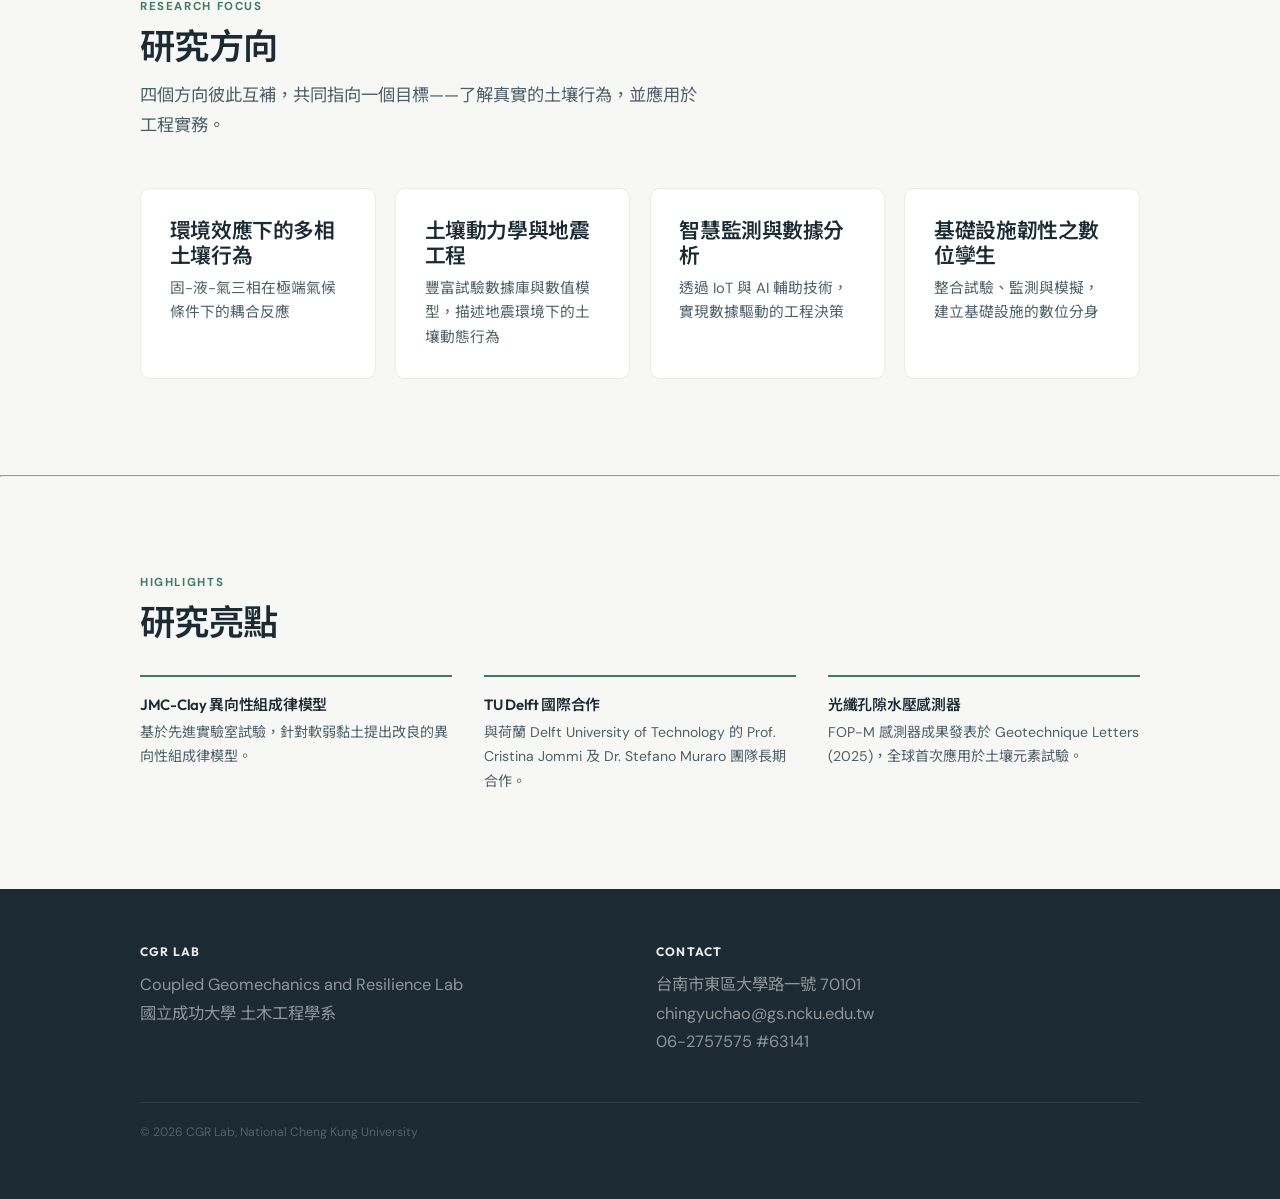
==== commit 5409c827: "Add files via upload Complete CGR Lab website redesign with bilingual support  Site structure: - " ====
--- a/index.html
+++ b/index.html
@@ -1,14 +1,14 @@
 <!DOCTYPE html><html lang="zh-Hant"><head><meta charset="UTF-8"><meta name="viewport" content="width=device-width,initial-scale=1.0"><title>CGR Lab — Coupled Geomechanics and Resilience Lab | NCKU</title><meta name="description" content="CGR Lab at NCKU. Understanding complex soil behaviour for resilient infrastructure."><link rel="stylesheet" href="style.css"></head><body>
-<nav class="nav"><div class="w"><a href="index.html" class="nav-logo">CGR Lab <span>· NCKU</span></a><ul class="nav-links"><li><a href="index.html" class="active">Home</a></li><li><a href="about.html">About PI</a></li><li><a href="research.html">Research</a></li><li><a href="join.html">加入我們</a></li><li><a href="publications.html">Publications</a></li><li><a href="members.html">Members</a></li></ul><button class="nav-toggle" aria-label="Toggle menu"><span></span><span></span><span></span></button></div></nav>
+<nav class="nav"><div class="w"><a href="index.html" class="nav-logo">CGR Lab <span>· NCKU</span></a><ul class="nav-links"><li><a href="index.html" class="active">首頁</a></li><li><a href="about.html">關於主持人</a></li><li><a href="research.html">研究方向</a></li><li><a href="join.html">加入我們</a></li><li><a href="publications.html">發表著作</a></li><li><a href="members.html">實驗室成員</a></li></ul><a href="en/index.html" class="lang-toggle">EN</a><button class="nav-toggle" aria-label="Toggle menu"><span></span><span></span><span></span></button></div></nav>
 <section class="hero"><div class="w"><div class="hero-inner">
-<div class="hero-eyebrow reveal">National Cheng Kung University · Civil Engineering</div>
+<div class="hero-eyebrow reveal">National Cheng Kung University · Department of Civil Engineering</div>
 <h1 class="reveal">Coupled Geomechanics and Resilience Lab</h1>
 <p class="hero-sub reveal">理解真實的土壤行為，做出更好的工程決策。</p>
 <p class="hero-body reveal">研究土壤在各種環境與動態條件下的複雜行為，改善大地工程解決方案，協助永續且具韌性的基礎設施發展。</p>
 <div class="hero-btns reveal"><a href="research.html" class="btn btn-fill">認識我們的研究 <svg viewBox="0 0 16 16" fill="none" stroke="currentColor" stroke-width="1.5"><path d="M3 8h10m-4-4 4 4-4 4"/></svg></a><a href="join.html" class="btn btn-ghost">加入實驗室</a></div>
 </div></div></section>
 <section><div class="w"><span class="label reveal">Core Capabilities</span><h2 class="reveal">核心能力</h2><p class="section-intro reveal">我們的研究能力建立在三個互補的基礎上，從實驗室到現場，從數據到模型。</p><div class="grid grid-3 reveal-group">
-<div class="card reveal"><div class="card-num">01</div><h3>先進室內試驗</h3><p>掌握土壤「真實」行為，引導組構模型開發，建立數值模擬的堅實基礎。</p></div>
+<div class="card reveal"><div class="card-num">01</div><h3>先進室內試驗</h3><p>掌握土壤「真實」行為，引導組成律模型開發，建立數值模擬的堅實基礎。</p></div>
 <div class="card reveal"><div class="card-num">02</div><h3>現場監測</h3><p>驗證設計可靠度、評估安全與使用性、辨識異常徵兆、釐清荷載與邊界條件的即時變化。</p></div>
 <div class="card reveal"><div class="card-num">03</div><h3>數值模擬與數位孿生</h3><p>將試驗與監測的成果整合為可預測、可更新的數值模型。</p></div>
 </div></div></section>
@@ -21,8 +21,8 @@
 </div></div></section>
 <hr class="divider">
 <section><div class="w"><span class="label reveal">Highlights</span><h2 class="reveal">研究亮點</h2><div class="hl-row reveal-group" style="margin-top:2rem">
-<div class="hl reveal"><h4>JMC-Clay 異向性組構模型</h4><p>第一個在 CODE_BRIGHT 平台實現的異向性土壤組構模型。</p></div>
-<div class="hl reveal"><h4>TU Delft 國際合作</h4><p>與荷蘭 Delft University of Technology 的 Prof. Cristina Jommi 團隊長期合作。</p></div>
+<div class="hl reveal"><h4>JMC-Clay 異向性組成律模型</h4><p>基於先進實驗室試驗，針對軟弱黏土提出改良的異向性組成律模型。</p></div>
+<div class="hl reveal"><h4>TU Delft 國際合作</h4><p>與荷蘭 Delft University of Technology 的 Prof. Cristina Jommi 及 Dr. Stefano Muraro 團隊長期合作。</p></div>
 <div class="hl reveal"><h4>光纖孔隙水壓感測器</h4><p>FOP-M 感測器成果發表於 Geotechnique Letters (2025)，全球首次應用於土壤元素試驗。</p></div>
 </div></div></section>
 <footer class="footer"><div class="w"><div class="footer-grid"><div><h4>CGR Lab</h4><p>Coupled Geomechanics and Resilience Lab<br>國立成功大學 土木工程學系</p></div><div><h4>Contact</h4><p>台南市東區大學路一號 70101<br><a href="mailto:chingyuchao@gs.ncku.edu.tw">chingyuchao@gs.ncku.edu.tw</a><br>06-2757575 #63141</p></div></div><div class="footer-bottom">© 2026 CGR Lab, National Cheng Kung University</div></div></footer>
--- a/style.css
+++ b/style.css
@@ -27,3 +27,7 @@
 .footer{background:var(--bg-dark);padding:clamp(2.5rem,5vw,3.5rem) 0;color:rgba(255,255,255,.5);font-size:.86rem}.footer-grid{display:grid;grid-template-columns:1fr 1fr;gap:2rem}.footer h4{font-family:var(--hd);font-size:.76rem;font-weight:700;letter-spacing:.1em;text-transform:uppercase;color:rgba(255,255,255,.9);margin-bottom:.7rem}.footer a{color:rgba(255,255,255,.5)}.footer a:hover{color:var(--accent-h)}.footer-bottom{margin-top:1.8rem;padding-top:1.2rem;border-top:1px solid rgba(255,255,255,.08);font-size:.76rem;color:rgba(255,255,255,.25)}
 @media(max-width:900px){.grid-3,.grid-4,.cols-3{grid-template-columns:repeat(2,1fr)}.profile{grid-template-columns:180px 1fr;gap:1.5rem}.tl-grid,.r-item{grid-template-columns:1fr}.r-item.flip{direction:ltr}.hl-row,.learn-row{grid-template-columns:1fr}.footer-grid{grid-template-columns:1fr}}
 @media(max-width:600px){.grid-3,.grid-4,.grid-2,.cols-3,.m-grid{grid-template-columns:1fr}.profile{grid-template-columns:1fr;text-align:center}.profile-photo{max-width:160px;margin:0 auto}.expertise{justify-content:center}.hero{min-height:auto;padding-top:calc(var(--nh) + 2.5rem);padding-bottom:3.5rem}.nav-links{display:none;position:absolute;top:var(--nh);left:0;right:0;flex-direction:column;background:rgba(247,247,245,.96);backdrop-filter:blur(14px);padding:1rem clamp(1.25rem,4vw,2.5rem);border-bottom:1px solid var(--border)}.nav-links.open{display:flex}.nav-toggle{display:block}.hero-btns{flex-direction:column}.hero-btns .btn{width:100%;justify-content:center}}
+
+/* Language Toggle */
+.lang-toggle{font-family:var(--hd);font-size:.8rem;font-weight:600;color:var(--text-2);background:var(--bg-alt);border:1px solid var(--border);padding:.3rem .7rem;border-radius:100px;cursor:pointer;transition:all .2s;text-decoration:none;margin-left:.5rem;white-space:nowrap}
+.lang-toggle:hover{color:var(--text);border-color:var(--accent);background:var(--accent-s)}
